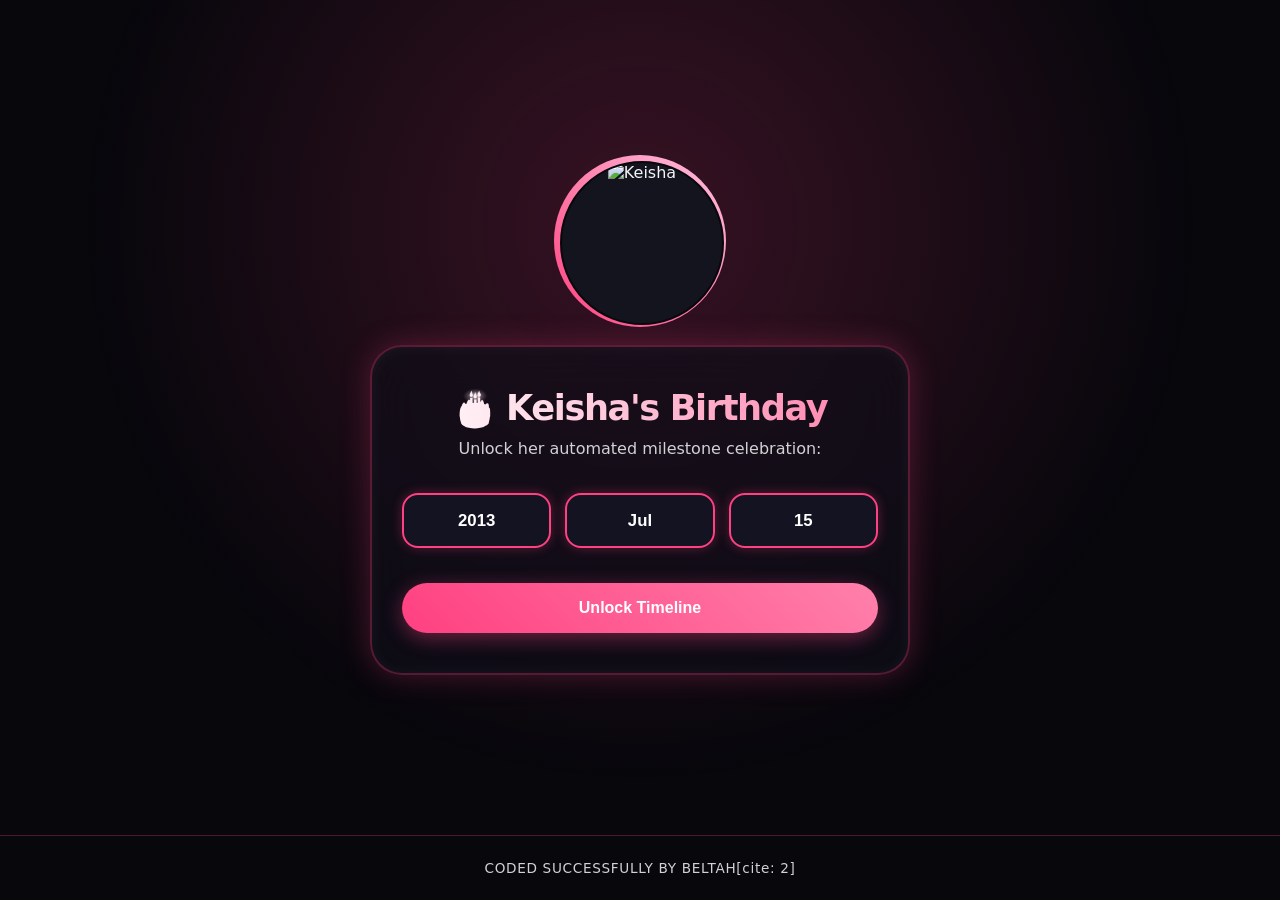
==== index.html @ bc687957 "Update index.html" ====
<!DOCTYPE html>
<html lang="en">
<head>
  <meta charset="UTF-8">
  <meta name="viewport" content="width=device-width, initial-scale=1.0">
  <title>Keisha's Birthday Hub</title>
  <style>
    :root {
      --bg: #07070c;
      --card-bg: rgba(15, 15, 25, 0.65);
      --border: rgba(255, 64, 129, 0.3);
      --accent: #ff4081;
      --accent-glow: rgba(255, 64, 129, 0.4);
      --text-main: #f3f4f6;
      --text-muted: #d1d1d6;
    }

    body {
      font-family: system-ui, -apple-system, sans-serif;
      background-color: var(--bg);
      color: var(--text-main);
      text-align: center;
      margin: 0;
      min-height: 100vh;
      display: flex;
      flex-direction: column;
      align-items: center;
      justify-content: space-between;
      overflow-x: hidden;
      position: relative;
    }

    body::before {
      content: "";
      position: fixed;
      top: 0; left: 50%; transform: translateX(-50%);
      width: 100%; max-width: 1400px; height: 100%;
      background: radial-gradient(circle at 50% 25%, rgba(255, 64, 129, 0.2), transparent 60%);
      z-index: -2;
      pointer-events: none;
    }

    #fxCanvas {
      position: fixed;
      top: 0; left: 0; width: 100%; height: 100%;
      z-index: 999;
      pointer-events: none;
    }

    .ambient-layer {
      position: fixed;
      top: 0; left: 0; width: 100%; height: 100%;
      z-index: -1; pointer-events: none;
    }
    .ambient-item {
      position: absolute;
      font-size: 1.2rem;
      opacity: 0.25;
    }
    .ambient-up {
      bottom: -50px;
      animation: riseUp 14s infinite linear;
    }
    .ambient-down {
      top: -50px;
      animation: fallDown 14s infinite linear;
    }
    @keyframes riseUp {
      0% { transform: translateY(0) translateX(0) rotate(0deg); opacity: 0; }
      10% { opacity: 0.35; }
      90% { opacity: 0.35; }
      100% { transform: translateY(-115vh) translateX(40px) rotate(360deg); opacity: 0; }
    }
    @keyframes fallDown {
      0% { transform: translateY(0) translateX(0) rotate(0deg); opacity: 0; }
      10% { opacity: 0.35; }
      90% { opacity: 0.35; }
      100% { transform: translateY(115vh) translateX(-40px) rotate(-360deg); opacity: 0; }
    }

    /* Fixed Top Right Header Controls */
    .header-controls {
      position: absolute;
      top: 20px;
      right: 20px;
      z-index: 1000;
    }

    .btn-lock {
      background: rgba(255, 64, 129, 0.15);
      border: 1px solid var(--accent);
      color: #fff;
      padding: 8px 20px;
      font-size: 0.85rem;
      font-weight: 700;
      border-radius: 50px;
      cursor: pointer;
      text-transform: uppercase;
      letter-spacing: 0.05em;
      transition: all 0.3s ease;
      box-shadow: 0 0 10px rgba(255, 64, 129, 0.2);
    }
    .btn-lock:hover {
      background: var(--accent);
      box-shadow: 0 0 20px var(--accent-glow);
    }

    main {
      flex: 1;
      display: flex;
      flex-direction: column;
      align-items: center;
      justify-content: center;
      width: 100%;
      padding: 40px 20px;
      box-sizing: border-box;
    }

    .avatar-container {
      width: 160px;
      height: 160px;
      margin: 0 auto 24px auto;
      position: relative;
    }
    .avatar-ring {
      position: absolute;
      top: -6px; left: -6px; right: -6px; bottom: -6px;
      border-radius: 50%;
      background: linear-gradient(45deg, var(--accent), #ff80ab, #ffc1e3);
      animation: spinAvatar 8s linear infinite;
      z-index: 1;
    }
    @keyframes spinAvatar {
      100% { transform: rotate(360deg); }
    }
    .avatar-inner {
      width: 100%; height: 100%;
      border-radius: 50%;
      background: #14141f;
      position: relative;
      z-index: 2;
      overflow: hidden;
      border: 2px solid var(--bg);
    }
    .avatar-inner img {
      width: 100%; height: 100%;
      object-fit: cover;
    }

    .card {
      background: var(--card-bg);
      border: 2px solid var(--border);
      border-radius: 32px;
      padding: 40px 30px;
      width: 100%;
      max-width: 540px;
      backdrop-filter: blur(25px);
      box-shadow: 0 0 30px rgba(255, 64, 129, 0.25), inset 0 0 15px rgba(255, 255, 255, 0.05);
      box-sizing: border-box;
      transition: opacity 0.5s ease, transform 0.5s ease;
    }

    h1 {
      font-size: 2.2rem;
      font-weight: 800;
      letter-spacing: -0.04em;
      margin: 0 0 10px 0;
      background: linear-gradient(to right, #fff, #ff80ab);
      -webkit-background-clip: text;
      -webkit-text-fill-color: transparent;
    }

    .calendar-select {
      display: grid;
      grid-template-columns: repeat(3, 1fr);
      gap: 14px;
      margin: 35px 0;
    }
    .select-wrapper {
      position: relative;
      background: rgba(20, 20, 35, 0.9);
      border: 2px solid #ff4081;
      border-radius: 16px;
      box-shadow: 0 0 12px rgba(255, 64, 129, 0.3);
      transition: all 0.3s ease;
    }
    .select-wrapper:hover {
      border-color: #ffffff;
      box-shadow: 0 0 20px rgba(255, 255, 255, 0.5);
    }
    select {
      width: 100%;
      background: transparent;
      border: none;
      color: #ffffff;
      padding: 16px 10px;
      font-size: 1.05rem;
      font-weight: 700;
      outline: none;
      cursor: pointer;
      appearance: none;
      -webkit-appearance: none;
      text-align: center;
    }
    select option {
      background-color: #141423;
      color: #ffffff;
      font-weight: 600;
    }

    textarea {
      width: 100%;
      background: rgba(15, 15, 25, 0.85);
      border: 2px solid var(--border);
      border-radius: 16px;
      color: #fff;
      padding: 16px;
      box-sizing: border-box;
      resize: none;
      height: 90px;
      margin: 15px 0 5px 0;
      font-size: 0.95rem;
    }

    button, nav a {
      display: inline-flex;
      align-items: center;
      justify-content: center;
      padding: 16px 36px;
      border-radius: 100px;
      font-weight: 700;
      font-size: 1rem;
      text-decoration: none;
      border: none;
      cursor: pointer;
      transition: all 0.4s cubic-bezier(0.16, 1, 0.3, 1);
    }

    .btn-action {
      background: linear-gradient(45deg, #ff4081, #ff80ab);
      color: #ffffff;
      width: 100%;
      box-sizing: border-box;
      box-shadow: 0 5px 20px rgba(255, 64, 129, 0.4);
    }
    .btn-action:hover {
      transform: translateY(-3px) scale(1.02);
      box-shadow: 0 8px 25px rgba(255, 64, 129, 0.7), 0 0 15px #fff;
    }

    nav {
      display: grid;
      grid-template-columns: repeat(2, 1fr);
      gap: 14px;
      margin-top: 35px;
      width: 100%;
    }
    nav a {
      background: rgba(255, 255, 255, 0.03);
      border: 1px solid var(--border);
      color: #fff;
    }
    nav a:hover {
      border-color: var(--accent);
      background: rgba(255, 64, 129, 0.08);
      box-shadow: 0 0 25px var(--accent-glow);
      transform: translateY(-3px);
    }

    .countdown-grid {
      display: flex;
      gap: 12px;
      justify-content: center;
      margin: 35px 0 25px 0;
    }
    .time-block {
      background: rgba(255, 255, 255, 0.03);
      border: 1px solid var(--border);
      border-radius: 18px;
      padding: 14px;
      min-width: 75px;
    }
    .time-num {
      font-size: 2.2rem;
      font-weight: 800;
      color: var(--accent);
      display: block;
    }
    .time-label {
      font-size: 0.75rem;
      text-transform: uppercase;
      color: var(--text-muted);
      letter-spacing: 0.05em;
    }

    /* Premium Dynamic Typing Dad Message Display Frame Components */
    .dad-message-box {
      margin-top: 30px;
      padding: 24px;
      background: rgba(255, 64, 129, 0.03);
      border: 2px dashed rgba(255, 64, 129, 0.4);
      border-radius: 20px;
      text-align: left;
      position: relative;
      box-shadow: inset 0 0 20px rgba(255, 64, 129, 0.05);
    }
    .dad-title {
      font-size: 1rem;
      font-weight: 800;
      color: var(--accent);
      margin: 0 0 10px 0;
      text-transform: uppercase;
      letter-spacing: 0.05em;
      display: flex;
      align-items: center;
      gap: 6px;
    }
    .dad-text {
      font-family: 'Georgia', serif;
      font-style: italic;
      font-size: 1.05rem;
      line-height: 1.6;
      color: #f3f4f6;
      margin: 0;
      min-height: 60px;
    }
    .typing-cursor {
      display: inline-block;
      width: 2px;
      height: 1.1rem;
      background-color: var(--accent);
      margin-left: 2px;
      animation: blink 0.8s infinite;
      vertical-align: middle;
    }
    @keyframes blink {
      50% { opacity: 0; }
    }

    .hidden { display: none !important; }

    footer {
      width: 100%;
      padding: 24px 0;
      font-size: 0.85rem;
      color: var(--text-muted);
      border-top: 1px solid var(--border);
      letter-spacing: 0.05em;
    }
  </style>
</head>
<body>

  <!-- Dynamic Control Overlay Area -->
  <div id="headerControls" class="header-controls hidden">
    <button class="btn-lock" onclick="lockTimelineHub()">🔒 Back</button>
  </div>

  <canvas id="fxCanvas"></canvas>

  <div class="ambient-layer">
    <div class="ambient-item ambient-up" style="left: 5%; animation-delay: 0s;">✨</div>
    <div class="ambient-item ambient-up" style="left: 25%; animation-delay: 4s;">🎉</div>
    <div class="ambient-item ambient-up" style="left: 45%; animation-delay: 1s;">✨</div>
    <div class="ambient-item ambient-up" style="left: 65%; animation-delay: 6s;">🎀</div>
    <div class="ambient-item ambient-up" style="left: 85%; animation-delay: 3s;">✨</div>
    
    <div class="ambient-item ambient-down" style="left: 15%; animation-delay: 2s;">✨</div>
    <div class="ambient-item ambient-down" style="left: 35%; animation-delay: 7s;">🎀</div>
    <div class="ambient-item ambient-down" style="left: 55%; animation-delay: 0s;">✨</div>
    <div class="ambient-item ambient-down" style="left: 75%; animation-delay: 5s;">🎉</div>
    <div class="ambient-item ambient-down" style="left: 95%; animation-delay: 3s;">✨</div>
  </div>

  <main>
    <div class="avatar-container">
      <div class="avatar-ring"></div>
      <div class="avatar-inner">
        <img src="https://files.catbox.moe/mpmubr.jpeg" alt="Keisha">
      </div>
    </div>

    <!-- Verification Card -->
    <div id="verification" class="card">
      <h1>🎂 Keisha's Birthday</h1>
      <p style="color: var(--text-muted); margin: 0;">Unlock her automated milestone celebration:</p>
      
      <div class="calendar-select">
        <div class="select-wrapper">
          <select id="year" onchange="populateDays()">
            <script>
              for (let y = 2026; y >= 2010; y--) {
                document.write(`<option value="${y}">${y}</option>`);
              }
            </script>
          </select>
        </div>
        <div class="select-wrapper">
          <select id="month" onchange="populateDays()">
            <option value="01">Jan</option><option value="02">Feb</option>
            <option value="03">Mar</option><option value="04">Apr</option>
            <option value="05">May</option><option value="06">Jun</option>
            <option value="07">Jul</option><option value="08">Aug</option>
            <option value="09">Sep</option><option value="10">Oct</option>
            <option value="11">Nov</option><option value="12">Dec</option>
          </select>
        </div>
        <div class="select-wrapper">
          <select id="day">
          </select>
        </div>
      </div>

      <button class="btn-action" onclick="checkBirthday()">Unlock Timeline</button>

      <div id="wishSection" class="hidden" style="margin-top: 25px;">
        <p style="color: var(--accent); margin: 0 0 10px 0; font-size: 0.95rem;">Incorrect target date! Leave a 100-character wish to proceed:</p>
        <textarea id="wishInput" maxlength="100" placeholder="Write exactly 100 characters..."></textarea>
        <p id="charCount" style="font-size: 0.8rem; color: var(--text-muted); text-align: right; margin: 0 0 15px 0;">0 / 100</p>
        <button class="btn-action" onclick="checkWish()">Submit Alternative Access</button>
      </div>
    </div>

    <!-- Main View Dashboard Panel -->
    <div id="mainContent" class="hidden card">
      <h1 id="celebrationHeader">🎉 Loading Milestone...</h1>
      <p id="targetStatus" style="color: var(--text-muted); margin: 0; font-size: 0.95rem;"></p>
      
      <div class="countdown-grid">
        <div class="time-block"><span id="box-d" class="time-num">00</span><span class="time-label">Days</span></div>
        <div class="time-block"><span id="box-h" class="time-num">00</span><span class="time-label">Hrs</span></div>
        <div class="time-block"><span id="box-m" class="time-num">00</span><span class="time-label">Mins</span></div>
        <div class="time-block"><span id="box-s" class="time-num">00</span><span class="time-label">Secs</span></div>
      </div>

      <nav>
        <a href="gallery.html">📸 Gallery Hub</a>
        <a href="story.html">🌈 Our Story</a>
        <a href="letter.html">💌 Letters</a>
        <a href="surprise.html">🎁 Surprise</a>
      </nav>

      <!-- Dad's Loving Message Layout Target Block Component -->
      <div class="dad-message-box">
        <div class="dad-title">💌 Message from Dad</div>
        <p class="dad-text"><span id="typewriterTarget"></span><span id="typingCursor" class="typing-cursor"></span></p>
      </div>
    </div>
  </main>

  <iframe id="bgMusic" width="0" height="0" src="" frameborder="0" allow="autoplay" style="display:none;"></iframe>

  <footer>
    CODED SUCCESSFULLY BY BELTAH[cite: 2]
  </footer>

  <script>
    // Constant string storage for dad's live typewriter print matrix configuration
    const dadMessageText = "To my beautiful princess Keisha, watching you grow is the greatest joy of my life. I wish you health, endless laughter, and a bright future filled with magic milestones. Always remember that you are capable of anything, and your dad will be right here cheering you on. I love you so, so much! ❤️";
    let typewriterInterval = null;

    function populateDays() {
      const yearSelect = document.getElementById("year");
      const monthSelect = document.getElementById("month");
      const daySelect = document.getElementById("day");
      
      const selectedYear = parseInt(yearSelect.value);
      const selectedMonth = parseInt(monthSelect.value);
      
      let startDay = 1;
      let endDay = new Date(selectedYear, selectedMonth, 0).getDate();
      
      if (selectedYear === 2010 && selectedMonth === 1) {
        startDay = 6;
      }
      if (selectedYear === 2026 && selectedMonth === 12) {
        endDay = 27;
      }
      
      const currentSelectedDay = daySelect.value;
      daySelect.innerHTML = "";
      
      for (let d = startDay; d <= endDay; d++) {
        const val = String(d).padStart(2, '0');
        const option = document.createElement("option");
        option.value = val;
        option.text = d;
        if (val === currentSelectedDay) {
          option.selected = true;
        }
        daySelect.appendChild(option);
      }
    }

    window.addEventListener('DOMContentLoaded', () => {
      document.getElementById("year").value = "2013";
      document.getElementById("month").value = "07";
      populateDays();
      document.getElementById("day").value = "15";

      if (sessionStorage.getItem("keishaUnlocked") === "true") {
        renderUnlockedStateDirectly();
      }
    });

    document.getElementById("wishInput").addEventListener("input", function() {
      document.getElementById("charCount").innerText = `${this.value.length} / 100`;
    });

    function checkBirthday() {
      const input = `${document.getElementById("year").value}-${document.getElementById("month").value}-${document.getElementById("day").value}`;
      if (input === "2026-06-05") {
        triggerCelebrationUnlock();
      } else {
        document.getElementById("wishSection").classList.remove("hidden");
      }
    }

    function checkWish() {
      if (document.getElementById("wishInput").value.length === 100) {
        triggerCelebrationUnlock();
      } else {
        alert("Your authorization message must be exactly 100 characters long!");
      }
    }

    // High Performance FX Particle Engine Components
    const canvas = document.getElementById('fxCanvas');
    const ctx = canvas.getContext('2d');
    let particles = [];
    let runFX = false;

    function resizeCanvas() {
      canvas.width = window.innerWidth;
      canvas.height = window.innerHeight;
    }
    window.addEventListener('resize', resizeCanvas);
    resizeCanvas();

    class CelebrationParticle {
      constructor(x, y, type) {
        this.x = x; this.y = y; this.type = type;
        this.radius = type === 'firework' ? Math.random() * 3 + 1 : Math.random() * 4 + 2;
        this.angle = Math.random() * Math.PI * 2;
        this.speed = type === 'firework' ? Math.random() * 6 + 2 : Math.random() * 3 + 1;
        this.vx = Math.cos(this.angle) * this.speed;
        this.vy = Math.sin(this.angle) * this.speed + (type === 'ribbon' ? 1 : 0);
        this.color = `hsl(${Math.random() * 360}, 100%, 65%)`;
        this.alpha = 1;
        this.decay = Math.random() * 0.015 + 0.01;
        this.rotation = Math.random() * 360;
        this.rotSpeed = Math.random() * 4 - 2;
      }
      update() {
        this.x += this.vx; this.y += this.vy;
        if (this.type === 'firework') this.vy += 0.04; 
        this.alpha -= this.decay; this.rotation += this.rotSpeed;
      }
      draw() {
        ctx.save(); ctx.globalAlpha = this.alpha; ctx.fillStyle = this.color;
        if (this.type === 'firework') {
          ctx.beginPath(); ctx.arc(this.x, this.y, this.radius, 0, Math.PI * 2); ctx.fill();
        } else {
          ctx.translate(this.x, this.y); ctx.rotate(this.rotation * Math.PI / 180);
          ctx.fillRect(-this.radius, -this.radius / 3, this.radius * 2, this.radius / 1.5);
        }
        ctx.restore();
      }
    }

    function createExplosion(x, y) {
      for (let i = 0; i < 60; i++) particles.push(new CelebrationParticle(x, y, 'firework'));
      for (let i = 0; i < 30; i++) particles.push(new CelebrationParticle(x, y, 'ribbon'));
    }

    function animateFX() {
      if (!runFX && particles.length === 0) {
        ctx.clearRect(0, 0, canvas.width, canvas.height); return;
      }
      requestAnimationFrame(animateFX);
      ctx.clearRect(0, 0, canvas.width, canvas.height);
      if (runFX && Math.random() < 0.08) {
        createExplosion(Math.random() * canvas.width, Math.random() * (canvas.height * 0.6));
      }
      particles = particles.filter(p => p.alpha > 0);
      particles.forEach(p => { p.update(); p.draw(); });
    }

    // Typewriter engine function mapping
    function runTypewriterEffect() {
      const target = document.getElementById("typewriterTarget");
      const cursor = document.getElementById("typingCursor");
      target.innerText = "";
      cursor.style.display = "inline-block";
      
      if (typewriterInterval) clearInterval(typewriterInterval);
      
      let index = 0;
      typewriterInterval = setInterval(() => {
        if (index < dadMessageText.length) {
          target.innerText += dadMessageText.charAt(index);
          index++;
        } else {
          clearInterval(typewriterInterval);
          cursor.style.display = "none";
        }
      }, 45); // Typing output speed processing rate
    }

    function triggerCelebrationUnlock() {
      sessionStorage.setItem("keishaUnlocked", "true");
      runFX = true;
      animateFX();
      playMusic();

      document.getElementById("verification").style.opacity = "0";
      document.getElementById("verification").style.transform = "scale(0.9)";
      
      setTimeout(() => {
        document.getElementById("verification").classList.add("hidden");
        document.getElementById("mainContent").classList.remove("hidden");
        document.getElementById("headerControls").classList.remove("hidden");
        document.getElementById("mainContent").style.opacity = "0";
        document.getElementById("mainContent").style.transform = "scale(0.95)";
        
        setTimeout(() => {
          document.getElementById("mainContent").style.opacity = "1";
          document.getElementById("mainContent").style.transform = "scale(1)";
          runInfiniteEngine();
          runTypewriterEffect();
        }, 50);
      }, 400);

      setTimeout(() => { runFX = false; }, 6000);
    }

    function renderUnlockedStateDirectly() {
      document.getElementById("verification").classList.add("hidden");
      document.getElementById("mainContent").classList.remove("hidden");
      document.getElementById("headerControls").classList.remove("hidden");
      document.getElementById("mainContent").style.opacity = "1";
      document.getElementById("mainContent").style.transform = "scale(1)";
      runInfiniteEngine();
      playMusic();
      runTypewriterEffect();
    }

    // Re-lock tracking deployment
    function lockTimelineHub() {
      sessionStorage.removeItem("keishaUnlocked");
      if (typewriterInterval) clearInterval(typewriterInterval);
      
      document.getElementById("headerControls").classList.add("hidden");
      document.getElementById("mainContent").classList.add("hidden");
      document.getElementById("verification").classList.remove("hidden");
      document.getElementById("verification").style.opacity = "1";
      document.getElementById("verification").style.transform = "scale(1)";
      
      // Clear music payload strings
      document.getElementById("bgMusic").src = "";
    }

    function getOrdinalSuffix(number) {
      const j = number % 10, k = number % 100;
      if (j == 1 && k != 11) return number + "st";
      if (j == 2 && k != 12) return number + "nd";
      if (j == 3 && k != 13) return number + "rd";
      return number + "th";
    }

    function runInfiniteEngine() {
      const birthYear = 2025;
      
      setInterval(() => {
        const now = new Date();
        const currentYear = now.getFullYear();
        let targetBirthday = new Date(`June 5, ${currentYear} 00:00:00`);
        
        if (now.getTime() > targetBirthday.getTime()) {
          targetBirthday = new Date(`June 5, ${currentYear + 1} 00:00:00`);
        }

        const distance = targetBirthday.getTime() - now.getTime();
        const ageTarget = targetBirthday.getFullYear() - birthYear;
        
        document.getElementById("celebrationHeader").innerText = `🎉 Keisha’s ${getOrdinalSuffix(ageTarget)} Birthday`;
        document.getElementById("targetStatus").innerText = `Time remaining until she reaches this beautiful milestone:`;

        const days = Math.floor(distance / (1000 * 60 * 60 * 24));
        const hours = Math.floor((distance % (1000 * 60 * 60 * 24)) / (1000 * 60 * 60));
        const minutes = Math.floor((distance % (1000 * 60 * 60)) / (1000 * 60));
        const seconds = Math.floor((distance % (1000 * 60)) / 1000);

        document.getElementById("box-d").innerText = String(days).padStart(2, '0');
        document.getElementById("box-h").innerText = String(hours).padStart(2, '0');
        document.getElementById("box-m").innerText = String(minutes).padStart(2, '0');
        document.getElementById("box-s").innerText = String(seconds).padStart(2, '0');
      }, 1000);
    }

    function playMusic() {
      document.getElementById("bgMusic").src = "https://www.youtube.com/embed/ho08YLYDM88?autoplay=1&mute=1&loop=1&playlist=ho08YLYDM88&controls=0";
    }
  </script>
</body>
</html>
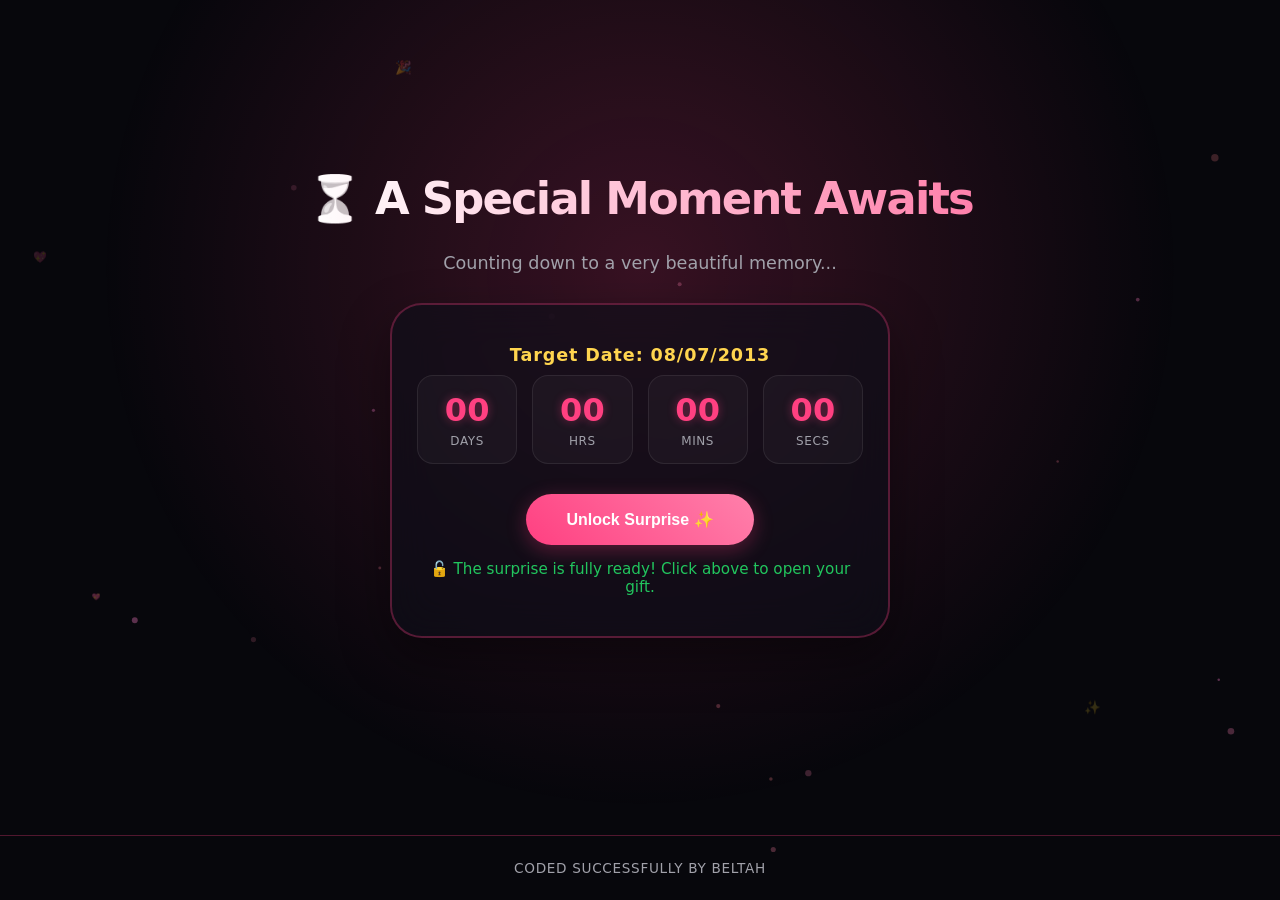
==== commit 1d508040: "Update index.html" ====
--- a/index.html
+++ b/index.html
@@ -3,7 +3,7 @@
 <head>
   <meta charset="UTF-8">
   <meta name="viewport" content="width=device-width, initial-scale=1.0">
-  <title>Keisha's Birthday Hub</title>
+  <title>Countdown to Surprise</title>
   <style>
     :root {
       --bg: #07070c;
@@ -12,7 +12,7 @@
       --accent: #ff4081;
       --accent-glow: rgba(255, 64, 129, 0.4);
       --text-main: #f3f4f6;
-      --text-muted: #d1d1d6;
+      --text-muted: #a1a1aa;
     }
 
     body {
@@ -35,74 +35,16 @@
       position: fixed;
       top: 0; left: 50%; transform: translateX(-50%);
       width: 100%; max-width: 1400px; height: 100%;
-      background: radial-gradient(circle at 50% 25%, rgba(255, 64, 129, 0.2), transparent 60%);
+      background: radial-gradient(circle at 50% 30%, rgba(255, 64, 129, 0.2), transparent 60%);
       z-index: -2;
       pointer-events: none;
     }
 
-    #fxCanvas {
+    #ambientCanvas {
       position: fixed;
       top: 0; left: 0; width: 100%; height: 100%;
-      z-index: 999;
+      z-index: -1;
       pointer-events: none;
-    }
-
-    .ambient-layer {
-      position: fixed;
-      top: 0; left: 0; width: 100%; height: 100%;
-      z-index: -1; pointer-events: none;
-    }
-    .ambient-item {
-      position: absolute;
-      font-size: 1.2rem;
-      opacity: 0.25;
-    }
-    .ambient-up {
-      bottom: -50px;
-      animation: riseUp 14s infinite linear;
-    }
-    .ambient-down {
-      top: -50px;
-      animation: fallDown 14s infinite linear;
-    }
-    @keyframes riseUp {
-      0% { transform: translateY(0) translateX(0) rotate(0deg); opacity: 0; }
-      10% { opacity: 0.35; }
-      90% { opacity: 0.35; }
-      100% { transform: translateY(-115vh) translateX(40px) rotate(360deg); opacity: 0; }
-    }
-    @keyframes fallDown {
-      0% { transform: translateY(0) translateX(0) rotate(0deg); opacity: 0; }
-      10% { opacity: 0.35; }
-      90% { opacity: 0.35; }
-      100% { transform: translateY(115vh) translateX(-40px) rotate(-360deg); opacity: 0; }
-    }
-
-    /* Fixed Top Right Header Controls */
-    .header-controls {
-      position: absolute;
-      top: 20px;
-      right: 20px;
-      z-index: 1000;
-    }
-
-    .btn-lock {
-      background: rgba(255, 64, 129, 0.15);
-      border: 1px solid var(--accent);
-      color: #fff;
-      padding: 8px 20px;
-      font-size: 0.85rem;
-      font-weight: 700;
-      border-radius: 50px;
-      cursor: pointer;
-      text-transform: uppercase;
-      letter-spacing: 0.05em;
-      transition: all 0.3s ease;
-      box-shadow: 0 0 10px rgba(255, 64, 129, 0.2);
-    }
-    .btn-lock:hover {
-      background: var(--accent);
-      box-shadow: 0 0 20px var(--accent-glow);
     }
 
     main {
@@ -112,56 +54,13 @@
       align-items: center;
       justify-content: center;
       width: 100%;
+      max-width: 800px;
       padding: 40px 20px;
       box-sizing: border-box;
     }
 
-    .avatar-container {
-      width: 160px;
-      height: 160px;
-      margin: 0 auto 24px auto;
-      position: relative;
-    }
-    .avatar-ring {
-      position: absolute;
-      top: -6px; left: -6px; right: -6px; bottom: -6px;
-      border-radius: 50%;
-      background: linear-gradient(45deg, var(--accent), #ff80ab, #ffc1e3);
-      animation: spinAvatar 8s linear infinite;
-      z-index: 1;
-    }
-    @keyframes spinAvatar {
-      100% { transform: rotate(360deg); }
-    }
-    .avatar-inner {
-      width: 100%; height: 100%;
-      border-radius: 50%;
-      background: #14141f;
-      position: relative;
-      z-index: 2;
-      overflow: hidden;
-      border: 2px solid var(--bg);
-    }
-    .avatar-inner img {
-      width: 100%; height: 100%;
-      object-fit: cover;
-    }
-
-    .card {
-      background: var(--card-bg);
-      border: 2px solid var(--border);
-      border-radius: 32px;
-      padding: 40px 30px;
-      width: 100%;
-      max-width: 540px;
-      backdrop-filter: blur(25px);
-      box-shadow: 0 0 30px rgba(255, 64, 129, 0.25), inset 0 0 15px rgba(255, 255, 255, 0.05);
-      box-sizing: border-box;
-      transition: opacity 0.5s ease, transform 0.5s ease;
-    }
-
     h1 {
-      font-size: 2.2rem;
+      font-size: 2.8rem;
       font-weight: 800;
       letter-spacing: -0.04em;
       margin: 0 0 10px 0;
@@ -170,174 +69,103 @@
       -webkit-text-fill-color: transparent;
     }
 
-    .calendar-select {
+    .subtitle {
+      color: var(--text-muted);
+      font-size: 1.1rem;
+      margin-bottom: 30px;
+    }
+
+    .countdown-card {
+      background: var(--card-bg);
+      border: 2px solid var(--border);
+      border-radius: 32px;
+      padding: 40px 25px;
+      width: 100%;
+      max-width: 500px;
+      backdrop-filter: blur(20px);
+      box-shadow: 0 20px 50px rgba(0,0,0,0.4);
+      margin-bottom: 25px;
+      box-sizing: border-box;
+    }
+
+    .timer-grid {
       display: grid;
-      grid-template-columns: repeat(3, 1fr);
-      gap: 14px;
-      margin: 35px 0;
-    }
-    .select-wrapper {
-      position: relative;
-      background: rgba(20, 20, 35, 0.9);
-      border: 2px solid #ff4081;
+      grid-template-columns: repeat(4, 1fr);
+      gap: 15px;
+      margin-bottom: 30px;
+    }
+
+    .time-box {
+      background: rgba(255, 255, 255, 0.03);
+      border: 1px solid rgba(255, 255, 255, 0.08);
       border-radius: 16px;
-      box-shadow: 0 0 12px rgba(255, 64, 129, 0.3);
-      transition: all 0.3s ease;
-    }
-    .select-wrapper:hover {
-      border-color: #ffffff;
-      box-shadow: 0 0 20px rgba(255, 255, 255, 0.5);
-    }
-    select {
-      width: 100%;
-      background: transparent;
-      border: none;
-      color: #ffffff;
-      padding: 16px 10px;
-      font-size: 1.05rem;
-      font-weight: 700;
-      outline: none;
-      cursor: pointer;
-      appearance: none;
-      -webkit-appearance: none;
-      text-align: center;
-    }
-    select option {
-      background-color: #141423;
-      color: #ffffff;
+      padding: 15px 5px;
+    }
+
+    .time-num {
+      font-size: 2rem;
+      font-weight: 800;
+      color: var(--accent);
+      text-shadow: 0 0 10px var(--accent-glow);
+    }
+
+    .time-label {
+      font-size: 0.75rem;
+      color: var(--text-muted);
+      text-transform: uppercase;
+      letter-spacing: 0.05em;
+      margin-top: 5px;
+    }
+
+    .date-marker {
+      font-size: 1.1rem;
+      color: #ffd54f;
       font-weight: 600;
-    }
-
-    textarea {
-      width: 100%;
-      background: rgba(15, 15, 25, 0.85);
-      border: 2px solid var(--border);
-      border-radius: 16px;
-      color: #fff;
-      padding: 16px;
-      box-sizing: border-box;
-      resize: none;
-      height: 90px;
-      margin: 15px 0 5px 0;
-      font-size: 0.95rem;
-    }
-
-    button, nav a {
+      letter-spacing: 0.05em;
+      margin-bottom: 10px;
+    }
+
+    .action-btn {
       display: inline-flex;
       align-items: center;
       justify-content: center;
-      padding: 16px 36px;
+      padding: 16px 40px;
       border-radius: 100px;
       font-weight: 700;
       font-size: 1rem;
+      cursor: pointer;
+      border: none;
+      transition: all 0.3s cubic-bezier(0.16, 1, 0.3, 1);
       text-decoration: none;
-      border: none;
-      cursor: pointer;
-      transition: all 0.4s cubic-bezier(0.16, 1, 0.3, 1);
-    }
-
-    .btn-action {
+    }
+
+    .unlock-btn {
       background: linear-gradient(45deg, #ff4081, #ff80ab);
-      color: #ffffff;
-      width: 100%;
-      box-sizing: border-box;
-      box-shadow: 0 5px 20px rgba(255, 64, 129, 0.4);
-    }
-    .btn-action:hover {
-      transform: translateY(-3px) scale(1.02);
-      box-shadow: 0 8px 25px rgba(255, 64, 129, 0.7), 0 0 15px #fff;
-    }
-
-    nav {
-      display: grid;
-      grid-template-columns: repeat(2, 1fr);
-      gap: 14px;
-      margin-top: 35px;
-      width: 100%;
-    }
-    nav a {
-      background: rgba(255, 255, 255, 0.03);
-      border: 1px solid var(--border);
       color: #fff;
-    }
-    nav a:hover {
-      border-color: var(--accent);
-      background: rgba(255, 64, 129, 0.08);
-      box-shadow: 0 0 25px var(--accent-glow);
+      box-shadow: 0 5px 20px rgba(255, 64, 129, 0.3);
+    }
+    .unlock-btn:hover {
       transform: translateY(-3px);
-    }
-
-    .countdown-grid {
-      display: flex;
-      gap: 12px;
-      justify-content: center;
-      margin: 35px 0 25px 0;
-    }
-    .time-block {
-      background: rgba(255, 255, 255, 0.03);
-      border: 1px solid var(--border);
-      border-radius: 18px;
-      padding: 14px;
-      min-width: 75px;
-    }
-    .time-num {
-      font-size: 2.2rem;
-      font-weight: 800;
-      color: var(--accent);
-      display: block;
-    }
-    .time-label {
-      font-size: 0.75rem;
-      text-transform: uppercase;
-      color: var(--text-muted);
-      letter-spacing: 0.05em;
-    }
-
-    /* Premium Dynamic Typing Dad Message Display Frame Components */
-    .dad-message-box {
-      margin-top: 30px;
-      padding: 24px;
-      background: rgba(255, 64, 129, 0.03);
-      border: 2px dashed rgba(255, 64, 129, 0.4);
-      border-radius: 20px;
-      text-align: left;
-      position: relative;
-      box-shadow: inset 0 0 20px rgba(255, 64, 129, 0.05);
-    }
-    .dad-title {
-      font-size: 1rem;
-      font-weight: 800;
-      color: var(--accent);
-      margin: 0 0 10px 0;
-      text-transform: uppercase;
-      letter-spacing: 0.05em;
-      display: flex;
-      align-items: center;
-      gap: 6px;
-    }
-    .dad-text {
-      font-family: 'Georgia', serif;
-      font-style: italic;
-      font-size: 1.05rem;
-      line-height: 1.6;
-      color: #f3f4f6;
-      margin: 0;
-      min-height: 60px;
-    }
-    .typing-cursor {
-      display: inline-block;
-      width: 2px;
-      height: 1.1rem;
-      background-color: var(--accent);
-      margin-left: 2px;
-      animation: blink 0.8s infinite;
-      vertical-align: middle;
-    }
-    @keyframes blink {
-      50% { opacity: 0; }
-    }
-
-    .hidden { display: none !important; }
+      box-shadow: 0 10px 25px rgba(255, 64, 129, 0.5), 0 0 15px var(--accent-glow);
+    }
+    .unlock-btn:disabled {
+      background: #27272a;
+      color: #71717a;
+      border: 1px solid #3f3f46;
+      box-shadow: none;
+      cursor: not-allowed;
+      transform: none;
+    }
+
+    .status-msg {
+      margin-top: 15px;
+      font-size: 0.95rem;
+      color: #ef4444;
+      font-weight: 500;
+    }
+    .status-msg.ready {
+      color: #22c55e;
+    }
 
     footer {
       width: 100%;
@@ -346,189 +174,107 @@
       color: var(--text-muted);
       border-top: 1px solid var(--border);
       letter-spacing: 0.05em;
+      text-align: center;
     }
   </style>
 </head>
 <body>
 
-  <!-- Dynamic Control Overlay Area -->
-  <div id="headerControls" class="header-controls hidden">
-    <button class="btn-lock" onclick="lockTimelineHub()">🔒 Back</button>
-  </div>
-
-  <canvas id="fxCanvas"></canvas>
-
-  <div class="ambient-layer">
-    <div class="ambient-item ambient-up" style="left: 5%; animation-delay: 0s;">✨</div>
-    <div class="ambient-item ambient-up" style="left: 25%; animation-delay: 4s;">🎉</div>
-    <div class="ambient-item ambient-up" style="left: 45%; animation-delay: 1s;">✨</div>
-    <div class="ambient-item ambient-up" style="left: 65%; animation-delay: 6s;">🎀</div>
-    <div class="ambient-item ambient-up" style="left: 85%; animation-delay: 3s;">✨</div>
-    
-    <div class="ambient-item ambient-down" style="left: 15%; animation-delay: 2s;">✨</div>
-    <div class="ambient-item ambient-down" style="left: 35%; animation-delay: 7s;">🎀</div>
-    <div class="ambient-item ambient-down" style="left: 55%; animation-delay: 0s;">✨</div>
-    <div class="ambient-item ambient-down" style="left: 75%; animation-delay: 5s;">🎉</div>
-    <div class="ambient-item ambient-down" style="left: 95%; animation-delay: 3s;">✨</div>
-  </div>
+  <canvas id="ambientCanvas"></canvas>
 
   <main>
-    <div class="avatar-container">
-      <div class="avatar-ring"></div>
-      <div class="avatar-inner">
-        <img src="https://files.catbox.moe/mpmubr.jpeg" alt="Keisha">
+    <h1>⏳ A Special Moment Awaits</h1>
+    <p class="subtitle">Counting down to a very beautiful memory...</p>
+
+    <div class="countdown-card">
+      <!-- Hidden target validation signature date: 05/06/2026 -->
+      <!-- Displayed target presentation text string: 08/07/2013 -->
+      <div class="date-marker">Target Date: 08/07/2013</div>
+      
+      <div class="timer-grid">
+        <div class="time-box"><div id="days" class="time-num">00</div><div class="time-label">Days</div></div>
+        <div class="time-box"><div id="hours" class="time-num">00</div><div class="time-label">Hrs</div></div>
+        <div class="time-box"><div id="minutes" class="time-num">00</div><div class="time-label">Mins</div></div>
+        <div class="time-box"><div id="seconds" class="time-num">00</div><div class="time-label">Secs</div></div>
       </div>
-    </div>
-
-    <!-- Verification Card -->
-    <div id="verification" class="card">
-      <h1>🎂 Keisha's Birthday</h1>
-      <p style="color: var(--text-muted); margin: 0;">Unlock her automated milestone celebration:</p>
+
+      <button id="actionButton" class="action-btn unlock-btn" onclick="navigateToSurprise()" disabled>
+        Unlock Surprise ✨
+      </button>
       
-      <div class="calendar-select">
-        <div class="select-wrapper">
-          <select id="year" onchange="populateDays()">
-            <script>
-              for (let y = 2026; y >= 2010; y--) {
-                document.write(`<option value="${y}">${y}</option>`);
-              }
-            </script>
-          </select>
-        </div>
-        <div class="select-wrapper">
-          <select id="month" onchange="populateDays()">
-            <option value="01">Jan</option><option value="02">Feb</option>
-            <option value="03">Mar</option><option value="04">Apr</option>
-            <option value="05">May</option><option value="06">Jun</option>
-            <option value="07">Jul</option><option value="08">Aug</option>
-            <option value="09">Sep</option><option value="10">Oct</option>
-            <option value="11">Nov</option><option value="12">Dec</option>
-          </select>
-        </div>
-        <div class="select-wrapper">
-          <select id="day">
-          </select>
-        </div>
-      </div>
-
-      <button class="btn-action" onclick="checkBirthday()">Unlock Timeline</button>
-
-      <div id="wishSection" class="hidden" style="margin-top: 25px;">
-        <p style="color: var(--accent); margin: 0 0 10px 0; font-size: 0.95rem;">Incorrect target date! Leave a 100-character wish to proceed:</p>
-        <textarea id="wishInput" maxlength="100" placeholder="Write exactly 100 characters..."></textarea>
-        <p id="charCount" style="font-size: 0.8rem; color: var(--text-muted); text-align: right; margin: 0 0 15px 0;">0 / 100</p>
-        <button class="btn-action" onclick="checkWish()">Submit Alternative Access</button>
-      </div>
-    </div>
-
-    <!-- Main View Dashboard Panel -->
-    <div id="mainContent" class="hidden card">
-      <h1 id="celebrationHeader">🎉 Loading Milestone...</h1>
-      <p id="targetStatus" style="color: var(--text-muted); margin: 0; font-size: 0.95rem;"></p>
-      
-      <div class="countdown-grid">
-        <div class="time-block"><span id="box-d" class="time-num">00</span><span class="time-label">Days</span></div>
-        <div class="time-block"><span id="box-h" class="time-num">00</span><span class="time-label">Hrs</span></div>
-        <div class="time-block"><span id="box-m" class="time-num">00</span><span class="time-label">Mins</span></div>
-        <div class="time-block"><span id="box-s" class="time-num">00</span><span class="time-label">Secs</span></div>
-      </div>
-
-      <nav>
-        <a href="gallery.html">📸 Gallery Hub</a>
-        <a href="story.html">🌈 Our Story</a>
-        <a href="letter.html">💌 Letters</a>
-        <a href="surprise.html">🎁 Surprise</a>
-      </nav>
-
-      <!-- Dad's Loving Message Layout Target Block Component -->
-      <div class="dad-message-box">
-        <div class="dad-title">💌 Message from Dad</div>
-        <p class="dad-text"><span id="typewriterTarget"></span><span id="typingCursor" class="typing-cursor"></span></p>
-      </div>
+      <div id="statusText" class="status-msg">🔒 This dynamic gift remains locked until the target time arrives.</div>
     </div>
   </main>
 
-  <iframe id="bgMusic" width="0" height="0" src="" frameborder="0" allow="autoplay" style="display:none;"></iframe>
-
   <footer>
-    CODED SUCCESSFULLY BY BELTAH[cite: 2]
+    CODED SUCCESSFULLY BY BELTAH
   </footer>
 
   <script>
-    // Constant string storage for dad's live typewriter print matrix configuration
-    const dadMessageText = "To my beautiful princess Keisha, watching you grow is the greatest joy of my life. I wish you health, endless laughter, and a bright future filled with magic milestones. Always remember that you are capable of anything, and your dad will be right here cheering you on. I love you so, so much! ❤️";
-    let typewriterInterval = null;
-
-    function populateDays() {
-      const yearSelect = document.getElementById("year");
-      const monthSelect = document.getElementById("month");
-      const daySelect = document.getElementById("day");
-      
-      const selectedYear = parseInt(yearSelect.value);
-      const selectedMonth = parseInt(monthSelect.value);
-      
-      let startDay = 1;
-      let endDay = new Date(selectedYear, selectedMonth, 0).getDate();
-      
-      if (selectedYear === 2010 && selectedMonth === 1) {
-        startDay = 6;
-      }
-      if (selectedYear === 2026 && selectedMonth === 12) {
-        endDay = 27;
-      }
-      
-      const currentSelectedDay = daySelect.value;
-      daySelect.innerHTML = "";
-      
-      for (let d = startDay; d <= endDay; d++) {
-        const val = String(d).padStart(2, '0');
-        const option = document.createElement("option");
-        option.value = val;
-        option.text = d;
-        if (val === currentSelectedDay) {
-          option.selected = true;
-        }
-        daySelect.appendChild(option);
-      }
-    }
-
-    window.addEventListener('DOMContentLoaded', () => {
-      document.getElementById("year").value = "2013";
-      document.getElementById("month").value = "07";
-      populateDays();
-      document.getElementById("day").value = "15";
-
-      if (sessionStorage.getItem("keishaUnlocked") === "true") {
-        renderUnlockedStateDirectly();
-      }
-    });
-
-    document.getElementById("wishInput").addEventListener("input", function() {
-      document.getElementById("charCount").innerText = `${this.value.length} / 100`;
-    });
-
-    function checkBirthday() {
-      const input = `${document.getElementById("year").value}-${document.getElementById("month").value}-${document.getElementById("day").value}`;
-      if (input === "2026-06-05") {
-        triggerCelebrationUnlock();
-      } else {
-        document.getElementById("wishSection").classList.remove("hidden");
-      }
-    }
-
-    function checkWish() {
-      if (document.getElementById("wishInput").value.length === 100) {
-        triggerCelebrationUnlock();
-      } else {
-        alert("Your authorization message must be exactly 100 characters long!");
-      }
-    }
-
-    // High Performance FX Particle Engine Components
-    const canvas = document.getElementById('fxCanvas');
+    // System Target Date Matrix (05/06/2026 00:00:00)
+    const targetDate = new Date("2026-06-05T00:00:00").getTime();
+
+    function playAudioTone(freq, wave, dur) {
+      try {
+        const audioCtx = new (window.AudioContext || window.webkitAudioContext)();
+        const osc = audioCtx.createOscillator();
+        const gain = audioCtx.createGain();
+        gain.gain.setValueAtTime(0.1, audioCtx.currentTime);
+        gain.gain.exponentialRampToValueAtTime(0.001, audioCtx.currentTime + dur);
+        osc.type = wave;
+        osc.frequency.value = freq;
+        osc.connect(gain);
+        gain.connect(audioCtx.destination);
+        osc.start();
+        osc.stop(audioCtx.currentTime + dur);
+      } catch(e) {}
+    }
+
+    function updateCountdown() {
+      const now = new Date().getTime();
+      const difference = targetDate - now;
+
+      if (difference <= 0) {
+        document.getElementById("days").innerText = "00";
+        document.getElementById("hours").innerText = "00";
+        document.getElementById("minutes").innerText = "00";
+        document.getElementById("seconds").innerText = "00";
+        
+        const btn = document.getElementById("actionButton");
+        btn.disabled = false;
+        
+        const status = document.getElementById("statusText");
+        status.innerText = "🔓 The surprise is fully ready! Click above to open your gift.";
+        status.className = "status-msg ready";
+        return;
+      }
+
+      const d = Math.floor(difference / (1000 * 60 * 60 * 24));
+      const h = Math.floor((difference % (1000 * 60 * 60 * 24)) / (1000 * 60 * 60));
+      const m = Math.floor((difference % (1000 * 60 * 60)) / (1000 * 60));
+      const s = Math.floor((difference % (1000 * 60)) / 1000);
+
+      document.getElementById("days").innerText = d < 10 ? "0" + d : d;
+      document.getElementById("hours").innerText = h < 10 ? "0" + h : h;
+      document.getElementById("minutes").innerText = m < 10 ? "0" + m : m;
+      document.getElementById("seconds").innerText = s < 10 ? "0" + s : s;
+    }
+
+    setInterval(updateCountdown, 1000);
+    updateCountdown();
+
+    function navigateToSurprise() {
+      playAudioTone(523.25, 'sine', 0.15);
+      setTimeout(() => {
+        playAudioTone(659.25, 'sine', 0.3);
+        window.location.href = "surprise.html";
+      }, 150);
+    }
+
+    // Interactive ambient backdrop animations
+    const canvas = document.getElementById('ambientCanvas');
     const ctx = canvas.getContext('2d');
     let particles = [];
-    let runFX = false;
 
     function resizeCanvas() {
       canvas.width = window.innerWidth;
@@ -537,170 +283,58 @@
     window.addEventListener('resize', resizeCanvas);
     resizeCanvas();
 
-    class CelebrationParticle {
-      constructor(x, y, type) {
-        this.x = x; this.y = y; this.type = type;
-        this.radius = type === 'firework' ? Math.random() * 3 + 1 : Math.random() * 4 + 2;
+    class FloatingItem {
+      constructor() {
+        this.reset();
+        this.y = Math.random() * canvas.height; 
+      }
+      reset() {
+        this.x = Math.random() * canvas.width;
+        this.y = canvas.height + Math.random() * 100;
+        this.size = Math.random() * 10 + 5;
+        this.speed = Math.random() * 0.6 + 0.3;
+        this.type = Math.random() < 0.25 ? 'emoji' : 'glitter';
+        this.emoji = ['✨', '🎈', '🎉', '💖'][Math.floor(Math.random() * 4)];
+        this.color = `hsl(${Math.random() * 40 + 320}, 100%, 75%)`;
+        this.alpha = Math.random() * 0.25 + 0.1;
         this.angle = Math.random() * Math.PI * 2;
-        this.speed = type === 'firework' ? Math.random() * 6 + 2 : Math.random() * 3 + 1;
-        this.vx = Math.cos(this.angle) * this.speed;
-        this.vy = Math.sin(this.angle) * this.speed + (type === 'ribbon' ? 1 : 0);
-        this.color = `hsl(${Math.random() * 360}, 100%, 65%)`;
-        this.alpha = 1;
-        this.decay = Math.random() * 0.015 + 0.01;
-        this.rotation = Math.random() * 360;
-        this.rotSpeed = Math.random() * 4 - 2;
+        this.wobbleSpeed = Math.random() * 0.02 + 0.005;
       }
       update() {
-        this.x += this.vx; this.y += this.vy;
-        if (this.type === 'firework') this.vy += 0.04; 
-        this.alpha -= this.decay; this.rotation += this.rotSpeed;
+        this.y -= this.speed;
+        this.angle += this.wobbleSpeed;
+        this.x += Math.sin(this.angle) * 0.3;
+        if (this.y < -50) this.reset();
       }
       draw() {
-        ctx.save(); ctx.globalAlpha = this.alpha; ctx.fillStyle = this.color;
-        if (this.type === 'firework') {
-          ctx.beginPath(); ctx.arc(this.x, this.y, this.radius, 0, Math.PI * 2); ctx.fill();
+        ctx.save();
+        ctx.globalAlpha = this.alpha;
+        if (this.type === 'emoji') {
+          ctx.font = `${this.size}px Arial`;
+          ctx.fillText(this.emoji, this.x, this.y);
         } else {
-          ctx.translate(this.x, this.y); ctx.rotate(this.rotation * Math.PI / 180);
-          ctx.fillRect(-this.radius, -this.radius / 3, this.radius * 2, this.radius / 1.5);
+          ctx.fillStyle = this.color;
+          ctx.beginPath();
+          ctx.arc(this.x, this.y, this.size / 4, 0, Math.PI * 2);
+          ctx.fill();
         }
         ctx.restore();
       }
     }
 
-    function createExplosion(x, y) {
-      for (let i = 0; i < 60; i++) particles.push(new CelebrationParticle(x, y, 'firework'));
-      for (let i = 0; i < 30; i++) particles.push(new CelebrationParticle(x, y, 'ribbon'));
-    }
-
-    function animateFX() {
-      if (!runFX && particles.length === 0) {
-        ctx.clearRect(0, 0, canvas.width, canvas.height); return;
-      }
-      requestAnimationFrame(animateFX);
+    for (let i = 0; i < 25; i++) {
+      particles.push(new FloatingItem());
+    }
+
+    function animate() {
+      requestAnimationFrame(animate);
       ctx.clearRect(0, 0, canvas.width, canvas.height);
-      if (runFX && Math.random() < 0.08) {
-        createExplosion(Math.random() * canvas.width, Math.random() * (canvas.height * 0.6));
-      }
-      particles = particles.filter(p => p.alpha > 0);
-      particles.forEach(p => { p.update(); p.draw(); });
-    }
-
-    // Typewriter engine function mapping
-    function runTypewriterEffect() {
-      const target = document.getElementById("typewriterTarget");
-      const cursor = document.getElementById("typingCursor");
-      target.innerText = "";
-      cursor.style.display = "inline-block";
-      
-      if (typewriterInterval) clearInterval(typewriterInterval);
-      
-      let index = 0;
-      typewriterInterval = setInterval(() => {
-        if (index < dadMessageText.length) {
-          target.innerText += dadMessageText.charAt(index);
-          index++;
-        } else {
-          clearInterval(typewriterInterval);
-          cursor.style.display = "none";
-        }
-      }, 45); // Typing output speed processing rate
-    }
-
-    function triggerCelebrationUnlock() {
-      sessionStorage.setItem("keishaUnlocked", "true");
-      runFX = true;
-      animateFX();
-      playMusic();
-
-      document.getElementById("verification").style.opacity = "0";
-      document.getElementById("verification").style.transform = "scale(0.9)";
-      
-      setTimeout(() => {
-        document.getElementById("verification").classList.add("hidden");
-        document.getElementById("mainContent").classList.remove("hidden");
-        document.getElementById("headerControls").classList.remove("hidden");
-        document.getElementById("mainContent").style.opacity = "0";
-        document.getElementById("mainContent").style.transform = "scale(0.95)";
-        
-        setTimeout(() => {
-          document.getElementById("mainContent").style.opacity = "1";
-          document.getElementById("mainContent").style.transform = "scale(1)";
-          runInfiniteEngine();
-          runTypewriterEffect();
-        }, 50);
-      }, 400);
-
-      setTimeout(() => { runFX = false; }, 6000);
-    }
-
-    function renderUnlockedStateDirectly() {
-      document.getElementById("verification").classList.add("hidden");
-      document.getElementById("mainContent").classList.remove("hidden");
-      document.getElementById("headerControls").classList.remove("hidden");
-      document.getElementById("mainContent").style.opacity = "1";
-      document.getElementById("mainContent").style.transform = "scale(1)";
-      runInfiniteEngine();
-      playMusic();
-      runTypewriterEffect();
-    }
-
-    // Re-lock tracking deployment
-    function lockTimelineHub() {
-      sessionStorage.removeItem("keishaUnlocked");
-      if (typewriterInterval) clearInterval(typewriterInterval);
-      
-      document.getElementById("headerControls").classList.add("hidden");
-      document.getElementById("mainContent").classList.add("hidden");
-      document.getElementById("verification").classList.remove("hidden");
-      document.getElementById("verification").style.opacity = "1";
-      document.getElementById("verification").style.transform = "scale(1)";
-      
-      // Clear music payload strings
-      document.getElementById("bgMusic").src = "";
-    }
-
-    function getOrdinalSuffix(number) {
-      const j = number % 10, k = number % 100;
-      if (j == 1 && k != 11) return number + "st";
-      if (j == 2 && k != 12) return number + "nd";
-      if (j == 3 && k != 13) return number + "rd";
-      return number + "th";
-    }
-
-    function runInfiniteEngine() {
-      const birthYear = 2025;
-      
-      setInterval(() => {
-        const now = new Date();
-        const currentYear = now.getFullYear();
-        let targetBirthday = new Date(`June 5, ${currentYear} 00:00:00`);
-        
-        if (now.getTime() > targetBirthday.getTime()) {
-          targetBirthday = new Date(`June 5, ${currentYear + 1} 00:00:00`);
-        }
-
-        const distance = targetBirthday.getTime() - now.getTime();
-        const ageTarget = targetBirthday.getFullYear() - birthYear;
-        
-        document.getElementById("celebrationHeader").innerText = `🎉 Keisha’s ${getOrdinalSuffix(ageTarget)} Birthday`;
-        document.getElementById("targetStatus").innerText = `Time remaining until she reaches this beautiful milestone:`;
-
-        const days = Math.floor(distance / (1000 * 60 * 60 * 24));
-        const hours = Math.floor((distance % (1000 * 60 * 60 * 24)) / (1000 * 60 * 60));
-        const minutes = Math.floor((distance % (1000 * 60 * 60)) / (1000 * 60));
-        const seconds = Math.floor((distance % (1000 * 60)) / 1000);
-
-        document.getElementById("box-d").innerText = String(days).padStart(2, '0');
-        document.getElementById("box-h").innerText = String(hours).padStart(2, '0');
-        document.getElementById("box-m").innerText = String(minutes).padStart(2, '0');
-        document.getElementById("box-s").innerText = String(seconds).padStart(2, '0');
-      }, 1000);
-    }
-
-    function playMusic() {
-      document.getElementById("bgMusic").src = "https://www.youtube.com/embed/ho08YLYDM88?autoplay=1&mute=1&loop=1&playlist=ho08YLYDM88&controls=0";
-    }
+      particles.forEach(p => {
+        p.update();
+        p.draw();
+      });
+    }
+    animate();
   </script>
 </body>
 </html>
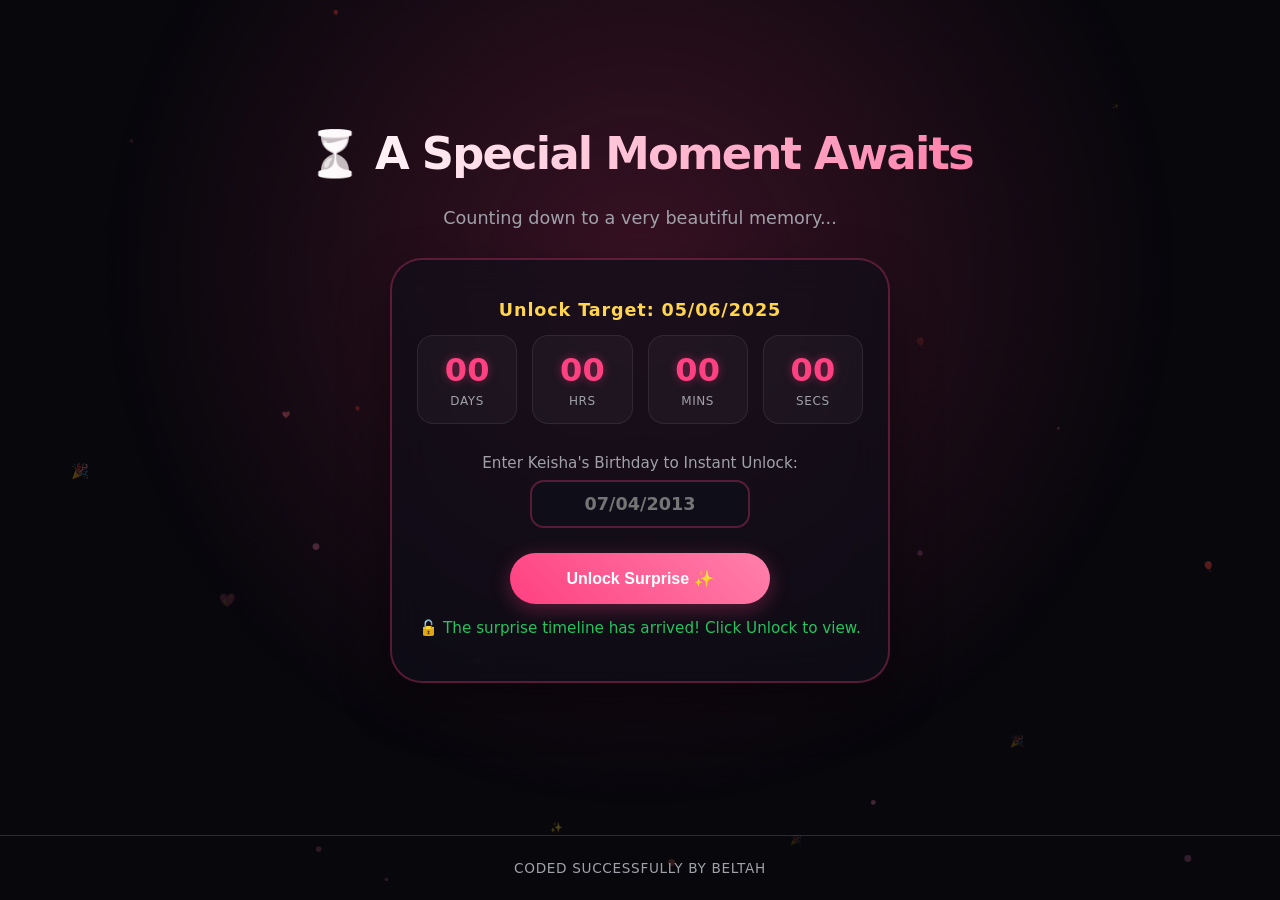
==== commit 8fc7742b: "Update index.html" ====
--- a/index.html
+++ b/index.html
@@ -122,7 +122,42 @@
       color: #ffd54f;
       font-weight: 600;
       letter-spacing: 0.05em;
-      margin-bottom: 10px;
+      margin-bottom: 15px;
+    }
+
+    .input-group {
+      margin-bottom: 25px;
+      display: flex;
+      flex-direction: column;
+      align-items: center;
+      gap: 8px;
+    }
+
+    .input-label {
+      font-size: 0.95rem;
+      color: var(--text-muted);
+    }
+
+    .date-input {
+      background: rgba(15, 15, 25, 0.8);
+      border: 2px solid var(--border);
+      color: #fff;
+      border-radius: 14px;
+      padding: 12px 20px;
+      font-size: 1.1rem;
+      font-weight: 600;
+      text-align: center;
+      outline: none;
+      width: 100%;
+      max-width: 220px;
+      box-sizing: border-box;
+      transition: all 0.3s ease;
+      font-family: inherit;
+    }
+
+    .date-input:focus {
+      border-color: var(--accent);
+      box-shadow: 0 0 12px var(--accent-glow);
     }
 
     .action-btn {
@@ -137,6 +172,8 @@
       border: none;
       transition: all 0.3s cubic-bezier(0.16, 1, 0.3, 1);
       text-decoration: none;
+      width: 100%;
+      max-width: 260px;
     }
 
     .unlock-btn {
@@ -147,14 +184,6 @@
     .unlock-btn:hover {
       transform: translateY(-3px);
       box-shadow: 0 10px 25px rgba(255, 64, 129, 0.5), 0 0 15px var(--accent-glow);
-    }
-    .unlock-btn:disabled {
-      background: #27272a;
-      color: #71717a;
-      border: 1px solid #3f3f46;
-      box-shadow: none;
-      cursor: not-allowed;
-      transform: none;
     }
 
     .status-msg {
@@ -162,6 +191,7 @@
       font-size: 0.95rem;
       color: #ef4444;
       font-weight: 500;
+      min-height: 22px;
     }
     .status-msg.ready {
       color: #22c55e;
@@ -187,9 +217,7 @@
     <p class="subtitle">Counting down to a very beautiful memory...</p>
 
     <div class="countdown-card">
-      <!-- Hidden target validation signature date: 05/06/2026 -->
-      <!-- Displayed target presentation text string: 08/07/2013 -->
-      <div class="date-marker">Target Date: 08/07/2013</div>
+      <div class="date-marker">Unlock Target: 05/06/2025</div>
       
       <div class="timer-grid">
         <div class="time-box"><div id="days" class="time-num">00</div><div class="time-label">Days</div></div>
@@ -198,11 +226,23 @@
         <div class="time-box"><div id="seconds" class="time-num">00</div><div class="time-label">Secs</div></div>
       </div>
 
-      <button id="actionButton" class="action-btn unlock-btn" onclick="navigateToSurprise()" disabled>
+      <div class="input-group">
+        <label for="birthdayInput" class="input-label">Enter Keisha's Birthday to Instant Unlock:</label>
+        <input 
+          type="text" 
+          id="birthdayInput" 
+          class="date-input" 
+          placeholder="07/04/2013" 
+          maxlength="10"
+          oninput="formatDateInput(this)"
+        >
+      </div>
+
+      <button id="actionButton" class="action-btn unlock-btn" onclick="checkUnlockCondition()">
         Unlock Surprise ✨
       </button>
       
-      <div id="statusText" class="status-msg">🔒 This dynamic gift remains locked until the target time arrives.</div>
+      <div id="statusText" class="status-msg">🔒 Enter the correct date matching DD/MM/YYYY to proceed.</div>
     </div>
   </main>
 
@@ -211,8 +251,9 @@
   </footer>
 
   <script>
-    // System Target Date Matrix (05/06/2026 00:00:00)
-    const targetDate = new Date("2026-06-05T00:00:00").getTime();
+    // Configured matching key criteria: 05/06/2025 (DD/MM/YYYY)
+    const targetDate = new Date("2025-06-05T00:00:00").getTime();
+    const correctBirthday = "05/06/2025"; 
 
     function playAudioTone(freq, wave, dur) {
       try {
@@ -230,6 +271,36 @@
       } catch(e) {}
     }
 
+    function formatDateInput(input) {
+      let val = input.value.replace(/\D/g, '');
+      if (val.length > 2 && val.length <= 4) {
+        val = val.slice(0, 2) + '/' + val.slice(2);
+      } else if (val.length > 4) {
+        val = val.slice(0, 2) + '/' + val.slice(2, 4) + '/' + val.slice(4, 8);
+      }
+      input.value = val;
+    }
+
+    function checkUnlockCondition() {
+      const inputVal = document.getElementById("birthdayInput").value.trim();
+      const status = document.getElementById("statusText");
+      const now = new Date().getTime();
+
+      if (inputVal === correctBirthday || now >= targetDate) {
+        playAudioTone(523.25, 'sine', 0.15);
+        status.innerText = "🔓 Access Granted! Redirecting...";
+        status.className = "status-msg ready";
+        setTimeout(() => {
+          playAudioTone(659.25, 'sine', 0.3);
+          window.location.href = "surprise.html";
+        }, 600);
+      } else {
+        playAudioTone(180, 'sawtooth', 0.2);
+        status.innerText = "❌ Incorrect date code. Please try again!";
+        status.className = "status-msg";
+      }
+    }
+
     function updateCountdown() {
       const now = new Date().getTime();
       const difference = targetDate - now;
@@ -240,11 +311,8 @@
         document.getElementById("minutes").innerText = "00";
         document.getElementById("seconds").innerText = "00";
         
-        const btn = document.getElementById("actionButton");
-        btn.disabled = false;
-        
         const status = document.getElementById("statusText");
-        status.innerText = "🔓 The surprise is fully ready! Click above to open your gift.";
+        status.innerText = "🔓 The surprise timeline has arrived! Click Unlock to view.";
         status.className = "status-msg ready";
         return;
       }
@@ -263,15 +331,6 @@
     setInterval(updateCountdown, 1000);
     updateCountdown();
 
-    function navigateToSurprise() {
-      playAudioTone(523.25, 'sine', 0.15);
-      setTimeout(() => {
-        playAudioTone(659.25, 'sine', 0.3);
-        window.location.href = "surprise.html";
-      }, 150);
-    }
-
-    // Interactive ambient backdrop animations
     const canvas = document.getElementById('ambientCanvas');
     const ctx = canvas.getContext('2d');
     let particles = [];
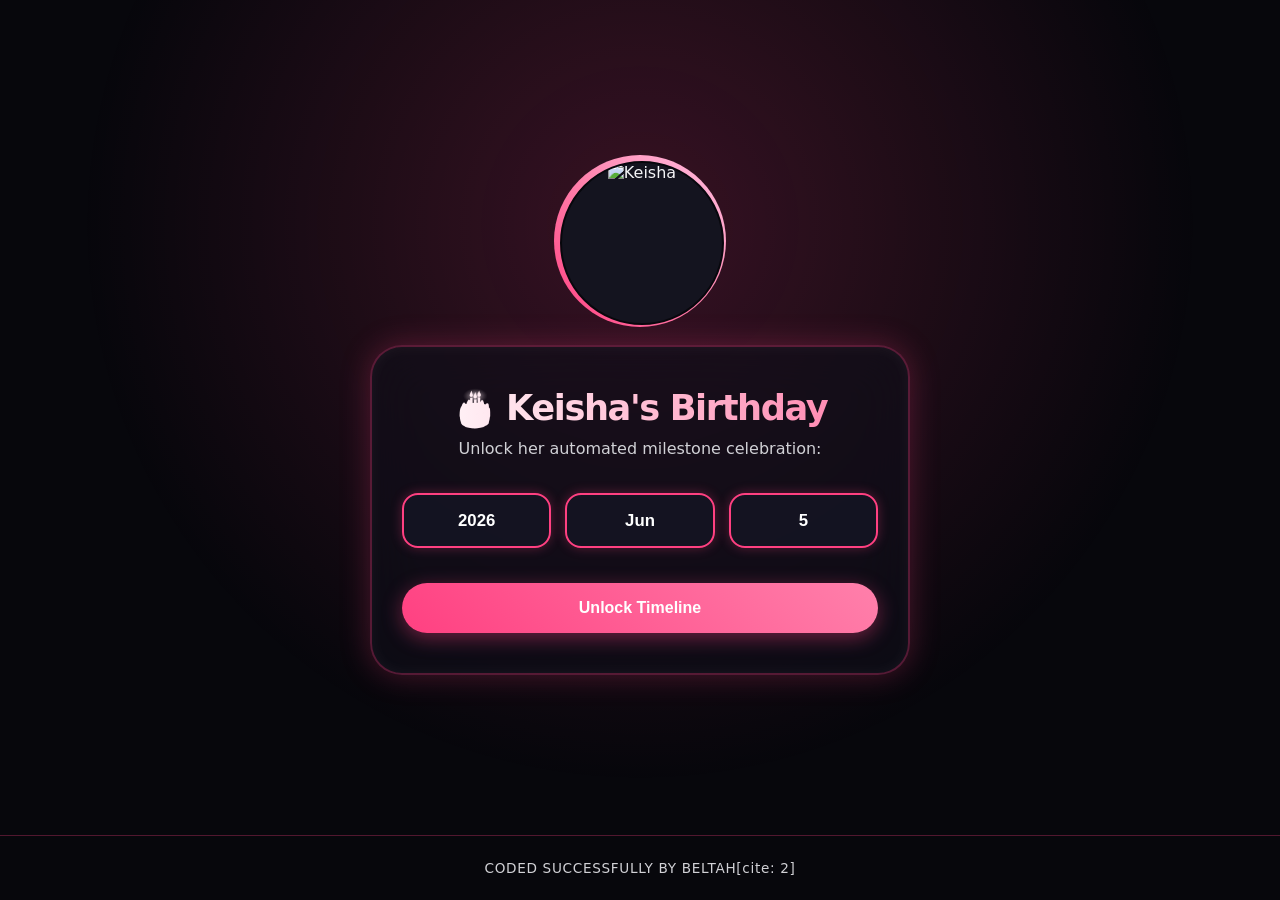
==== commit 541642e3: "Update index.html" ====
--- a/index.html
+++ b/index.html
@@ -3,7 +3,7 @@
 <head>
   <meta charset="UTF-8">
   <meta name="viewport" content="width=device-width, initial-scale=1.0">
-  <title>Countdown to Surprise</title>
+  <title>Keisha's Birthday Hub</title>
   <style>
     :root {
       --bg: #07070c;
@@ -12,7 +12,7 @@
       --accent: #ff4081;
       --accent-glow: rgba(255, 64, 129, 0.4);
       --text-main: #f3f4f6;
-      --text-muted: #a1a1aa;
+      --text-muted: #d1d1d6;
     }
 
     body {
@@ -35,16 +35,74 @@
       position: fixed;
       top: 0; left: 50%; transform: translateX(-50%);
       width: 100%; max-width: 1400px; height: 100%;
-      background: radial-gradient(circle at 50% 30%, rgba(255, 64, 129, 0.2), transparent 60%);
+      background: radial-gradient(circle at 50% 25%, rgba(255, 64, 129, 0.2), transparent 60%);
       z-index: -2;
       pointer-events: none;
     }
 
-    #ambientCanvas {
+    #fxCanvas {
       position: fixed;
       top: 0; left: 0; width: 100%; height: 100%;
-      z-index: -1;
+      z-index: 999;
       pointer-events: none;
+    }
+
+    .ambient-layer {
+      position: fixed;
+      top: 0; left: 0; width: 100%; height: 100%;
+      z-index: -1; pointer-events: none;
+    }
+    .ambient-item {
+      position: absolute;
+      font-size: 1.2rem;
+      opacity: 0.25;
+    }
+    .ambient-up {
+      bottom: -50px;
+      animation: riseUp 14s infinite linear;
+    }
+    .ambient-down {
+      top: -50px;
+      animation: fallDown 14s infinite linear;
+    }
+    @keyframes riseUp {
+      0% { transform: translateY(0) translateX(0) rotate(0deg); opacity: 0; }
+      10% { opacity: 0.35; }
+      90% { opacity: 0.35; }
+      100% { transform: translateY(-115vh) translateX(40px) rotate(360deg); opacity: 0; }
+    }
+    @keyframes fallDown {
+      0% { transform: translateY(0) translateX(0) rotate(0deg); opacity: 0; }
+      10% { opacity: 0.35; }
+      90% { opacity: 0.35; }
+      100% { transform: translateY(115vh) translateX(-40px) rotate(-360deg); opacity: 0; }
+    }
+
+    /* Fixed Top Right Header Controls */
+    .header-controls {
+      position: absolute;
+      top: 20px;
+      right: 20px;
+      z-index: 1000;
+    }
+
+    .btn-lock {
+      background: rgba(255, 64, 129, 0.15);
+      border: 1px solid var(--accent);
+      color: #fff;
+      padding: 8px 20px;
+      font-size: 0.85rem;
+      font-weight: 700;
+      border-radius: 50px;
+      cursor: pointer;
+      text-transform: uppercase;
+      letter-spacing: 0.05em;
+      transition: all 0.3s ease;
+      box-shadow: 0 0 10px rgba(255, 64, 129, 0.2);
+    }
+    .btn-lock:hover {
+      background: var(--accent);
+      box-shadow: 0 0 20px var(--accent-glow);
     }
 
     main {
@@ -54,13 +112,56 @@
       align-items: center;
       justify-content: center;
       width: 100%;
-      max-width: 800px;
       padding: 40px 20px;
       box-sizing: border-box;
     }
 
+    .avatar-container {
+      width: 160px;
+      height: 160px;
+      margin: 0 auto 24px auto;
+      position: relative;
+    }
+    .avatar-ring {
+      position: absolute;
+      top: -6px; left: -6px; right: -6px; bottom: -6px;
+      border-radius: 50%;
+      background: linear-gradient(45deg, var(--accent), #ff80ab, #ffc1e3);
+      animation: spinAvatar 8s linear infinite;
+      z-index: 1;
+    }
+    @keyframes spinAvatar {
+      100% { transform: rotate(360deg); }
+    }
+    .avatar-inner {
+      width: 100%; height: 100%;
+      border-radius: 50%;
+      background: #14141f;
+      position: relative;
+      z-index: 2;
+      overflow: hidden;
+      border: 2px solid var(--bg);
+    }
+    .avatar-inner img {
+      width: 100%; height: 100%;
+      object-fit: cover;
+    }
+
+    .card {
+      background: var(--card-bg);
+      border: 2px solid var(--border);
+      border-radius: 32px;
+      padding: 40px 30px;
+      width: 100%;
+      max-width: 540px;
+      backdrop-filter: blur(25px);
+      box-shadow: 0 0 30px rgba(255, 64, 129, 0.25), inset 0 0 15px rgba(255, 255, 255, 0.05);
+      box-sizing: border-box;
+      transition: opacity 0.5s ease, transform 0.5s ease;
+    }
+
     h1 {
-      font-size: 2.8rem;
+      font-size: 2.2rem;
       font-weight: 800;
       letter-spacing: -0.04em;
       margin: 0 0 10px 0;
@@ -69,133 +170,174 @@
       -webkit-text-fill-color: transparent;
     }
 
-    .subtitle {
-      color: var(--text-muted);
-      font-size: 1.1rem;
-      margin-bottom: 30px;
-    }
-
-    .countdown-card {
-      background: var(--card-bg);
+    .calendar-select {
+      display: grid;
+      grid-template-columns: repeat(3, 1fr);
+      gap: 14px;
+      margin: 35px 0;
+    }
+    .select-wrapper {
+      position: relative;
+      background: rgba(20, 20, 35, 0.9);
+      border: 2px solid #ff4081;
+      border-radius: 16px;
+      box-shadow: 0 0 12px rgba(255, 64, 129, 0.3);
+      transition: all 0.3s ease;
+    }
+    .select-wrapper:hover {
+      border-color: #ffffff;
+      box-shadow: 0 0 20px rgba(255, 255, 255, 0.5);
+    }
+    select {
+      width: 100%;
+      background: transparent;
+      border: none;
+      color: #ffffff;
+      padding: 16px 10px;
+      font-size: 1.05rem;
+      font-weight: 700;
+      outline: none;
+      cursor: pointer;
+      appearance: none;
+      -webkit-appearance: none;
+      text-align: center;
+    }
+    select option {
+      background-color: #141423;
+      color: #ffffff;
+      font-weight: 600;
+    }
+
+    textarea {
+      width: 100%;
+      background: rgba(15, 15, 25, 0.85);
       border: 2px solid var(--border);
-      border-radius: 32px;
-      padding: 40px 25px;
-      width: 100%;
-      max-width: 500px;
-      backdrop-filter: blur(20px);
-      box-shadow: 0 20px 50px rgba(0,0,0,0.4);
-      margin-bottom: 25px;
+      border-radius: 16px;
+      color: #fff;
+      padding: 16px;
       box-sizing: border-box;
-    }
-
-    .timer-grid {
-      display: grid;
-      grid-template-columns: repeat(4, 1fr);
-      gap: 15px;
-      margin-bottom: 30px;
-    }
-
-    .time-box {
-      background: rgba(255, 255, 255, 0.03);
-      border: 1px solid rgba(255, 255, 255, 0.08);
-      border-radius: 16px;
-      padding: 15px 5px;
-    }
-
-    .time-num {
-      font-size: 2rem;
-      font-weight: 800;
-      color: var(--accent);
-      text-shadow: 0 0 10px var(--accent-glow);
-    }
-
-    .time-label {
-      font-size: 0.75rem;
-      color: var(--text-muted);
-      text-transform: uppercase;
-      letter-spacing: 0.05em;
-      margin-top: 5px;
-    }
-
-    .date-marker {
-      font-size: 1.1rem;
-      color: #ffd54f;
-      font-weight: 600;
-      letter-spacing: 0.05em;
-      margin-bottom: 15px;
-    }
-
-    .input-group {
-      margin-bottom: 25px;
-      display: flex;
-      flex-direction: column;
-      align-items: center;
-      gap: 8px;
-    }
-
-    .input-label {
+      resize: none;
+      height: 90px;
+      margin: 15px 0 5px 0;
       font-size: 0.95rem;
-      color: var(--text-muted);
-    }
-
-    .date-input {
-      background: rgba(15, 15, 25, 0.8);
-      border: 2px solid var(--border);
-      color: #fff;
-      border-radius: 14px;
-      padding: 12px 20px;
-      font-size: 1.1rem;
-      font-weight: 600;
-      text-align: center;
-      outline: none;
-      width: 100%;
-      max-width: 220px;
-      box-sizing: border-box;
-      transition: all 0.3s ease;
-      font-family: inherit;
-    }
-
-    .date-input:focus {
-      border-color: var(--accent);
-      box-shadow: 0 0 12px var(--accent-glow);
-    }
-
-    .action-btn {
+    }
+
+    button, nav a {
       display: inline-flex;
       align-items: center;
       justify-content: center;
-      padding: 16px 40px;
+      padding: 16px 36px;
       border-radius: 100px;
       font-weight: 700;
       font-size: 1rem;
+      text-decoration: none;
+      border: none;
       cursor: pointer;
-      border: none;
-      transition: all 0.3s cubic-bezier(0.16, 1, 0.3, 1);
-      text-decoration: none;
+      transition: all 0.4s cubic-bezier(0.16, 1, 0.3, 1);
+    }
+
+    .btn-action {
+      background: linear-gradient(45deg, #ff4081, #ff80ab);
+      color: #ffffff;
       width: 100%;
-      max-width: 260px;
-    }
-
-    .unlock-btn {
-      background: linear-gradient(45deg, #ff4081, #ff80ab);
+      box-sizing: border-box;
+      box-shadow: 0 5px 20px rgba(255, 64, 129, 0.4);
+    }
+    .btn-action:hover {
+      transform: translateY(-3px) scale(1.02);
+      box-shadow: 0 8px 25px rgba(255, 64, 129, 0.7), 0 0 15px #fff;
+    }
+
+    nav {
+      display: grid;
+      grid-template-columns: repeat(2, 1fr);
+      gap: 14px;
+      margin-top: 35px;
+      width: 100%;
+    }
+    nav a {
+      background: rgba(255, 255, 255, 0.03);
+      border: 1px solid var(--border);
       color: #fff;
-      box-shadow: 0 5px 20px rgba(255, 64, 129, 0.3);
-    }
-    .unlock-btn:hover {
+    }
+    nav a:hover {
+      border-color: var(--accent);
+      background: rgba(255, 64, 129, 0.08);
+      box-shadow: 0 0 25px var(--accent-glow);
       transform: translateY(-3px);
-      box-shadow: 0 10px 25px rgba(255, 64, 129, 0.5), 0 0 15px var(--accent-glow);
-    }
-
-    .status-msg {
-      margin-top: 15px;
-      font-size: 0.95rem;
-      color: #ef4444;
-      font-weight: 500;
-      min-height: 22px;
-    }
-    .status-msg.ready {
-      color: #22c55e;
-    }
+    }
+
+    .countdown-grid {
+      display: flex;
+      gap: 12px;
+      justify-content: center;
+      margin: 35px 0 25px 0;
+    }
+    .time-block {
+      background: rgba(255, 255, 255, 0.03);
+      border: 1px solid var(--border);
+      border-radius: 18px;
+      padding: 14px;
+      min-width: 75px;
+    }
+    .time-num {
+      font-size: 2.2rem;
+      font-weight: 800;
+      color: var(--accent);
+      display: block;
+    }
+    .time-label {
+      font-size: 0.75rem;
+      text-transform: uppercase;
+      color: var(--text-muted);
+      letter-spacing: 0.05em;
+    }
+
+    /* Premium Dynamic Typing Dad Message Display Frame Components */
+    .dad-message-box {
+      margin-top: 30px;
+      padding: 24px;
+      background: rgba(255, 64, 129, 0.03);
+      border: 2px dashed rgba(255, 64, 129, 0.4);
+      border-radius: 20px;
+      text-align: left;
+      position: relative;
+      box-shadow: inset 0 0 20px rgba(255, 64, 129, 0.05);
+    }
+    .dad-title {
+      font-size: 1rem;
+      font-weight: 800;
+      color: var(--accent);
+      margin: 0 0 10px 0;
+      text-transform: uppercase;
+      letter-spacing: 0.05em;
+      display: flex;
+      align-items: center;
+      gap: 6px;
+    }
+    .dad-text {
+      font-family: 'Georgia', serif;
+      font-style: italic;
+      font-size: 1.05rem;
+      line-height: 1.6;
+      color: #f3f4f6;
+      margin: 0;
+      min-height: 60px;
+    }
+    .typing-cursor {
+      display: inline-block;
+      width: 2px;
+      height: 1.1rem;
+      background-color: var(--accent);
+      margin-left: 2px;
+      animation: blink 0.8s infinite;
+      vertical-align: middle;
+    }
+    @keyframes blink {
+      50% { opacity: 0; }
+    }
+
+    .hidden { display: none !important; }
 
     footer {
       width: 100%;
@@ -204,136 +346,189 @@
       color: var(--text-muted);
       border-top: 1px solid var(--border);
       letter-spacing: 0.05em;
-      text-align: center;
     }
   </style>
 </head>
 <body>
 
-  <canvas id="ambientCanvas"></canvas>
+  <!-- Dynamic Control Overlay Area -->
+  <div id="headerControls" class="header-controls hidden">
+    <button class="btn-lock" onclick="lockTimelineHub()">🔒 Back</button>
+  </div>
+
+  <canvas id="fxCanvas"></canvas>
+
+  <div class="ambient-layer">
+    <div class="ambient-item ambient-up" style="left: 5%; animation-delay: 0s;">✨</div>
+    <div class="ambient-item ambient-up" style="left: 25%; animation-delay: 4s;">🎉</div>
+    <div class="ambient-item ambient-up" style="left: 45%; animation-delay: 1s;">✨</div>
+    <div class="ambient-item ambient-up" style="left: 65%; animation-delay: 6s;">🎀</div>
+    <div class="ambient-item ambient-up" style="left: 85%; animation-delay: 3s;">✨</div>
+    
+    <div class="ambient-item ambient-down" style="left: 15%; animation-delay: 2s;">✨</div>
+    <div class="ambient-item ambient-down" style="left: 35%; animation-delay: 7s;">🎀</div>
+    <div class="ambient-item ambient-down" style="left: 55%; animation-delay: 0s;">✨</div>
+    <div class="ambient-item ambient-down" style="left: 75%; animation-delay: 5s;">🎉</div>
+    <div class="ambient-item ambient-down" style="left: 95%; animation-delay: 3s;">✨</div>
+  </div>
 
   <main>
-    <h1>⏳ A Special Moment Awaits</h1>
-    <p class="subtitle">Counting down to a very beautiful memory...</p>
-
-    <div class="countdown-card">
-      <div class="date-marker">Unlock Target: 05/06/2025</div>
-      
-      <div class="timer-grid">
-        <div class="time-box"><div id="days" class="time-num">00</div><div class="time-label">Days</div></div>
-        <div class="time-box"><div id="hours" class="time-num">00</div><div class="time-label">Hrs</div></div>
-        <div class="time-box"><div id="minutes" class="time-num">00</div><div class="time-label">Mins</div></div>
-        <div class="time-box"><div id="seconds" class="time-num">00</div><div class="time-label">Secs</div></div>
+    <div class="avatar-container">
+      <div class="avatar-ring"></div>
+      <div class="avatar-inner">
+        <img src="https://files.catbox.moe/mpmubr.jpeg" alt="Keisha">
       </div>
-
-      <div class="input-group">
-        <label for="birthdayInput" class="input-label">Enter Keisha's Birthday to Instant Unlock:</label>
-        <input 
-          type="text" 
-          id="birthdayInput" 
-          class="date-input" 
-          placeholder="07/04/2013" 
-          maxlength="10"
-          oninput="formatDateInput(this)"
-        >
+    </div>
+
+    <!-- Verification Card -->
+    <div id="verification" class="card">
+      <h1>🎂 Keisha's Birthday</h1>
+      <p style="color: var(--text-muted); margin: 0;">Unlock her automated milestone celebration:</p>
+      
+      <div class="calendar-select">
+        <div class="select-wrapper">
+          <select id="year" onchange="populateDays()">
+            <script>
+              for (let y = 2026; y >= 2010; y--) {
+                document.write(`<option value="${y}">${y}</option>`);
+              }
+            </script>
+          </select>
+        </div>
+        <div class="select-wrapper">
+          <select id="month" onchange="populateDays()">
+            <option value="01">Jan</option><option value="02">Feb</option>
+            <option value="03">Mar</option><option value="04">Apr</option>
+            <option value="05">May</option><option value="06">Jun</option>
+            <option value="07">Jul</option><option value="08">Aug</option>
+            <option value="09">Sep</option><option value="10">Oct</option>
+            <option value="11">Nov</option><option value="12">Dec</option>
+          </select>
+        </div>
+        <div class="select-wrapper">
+          <select id="day">
+          </select>
+        </div>
       </div>
 
-      <button id="actionButton" class="action-btn unlock-btn" onclick="checkUnlockCondition()">
-        Unlock Surprise ✨
-      </button>
-      
-      <div id="statusText" class="status-msg">🔒 Enter the correct date matching DD/MM/YYYY to proceed.</div>
+      <button class="btn-action" onclick="checkBirthday()">Unlock Timeline</button>
+
+      <div id="wishSection" class="hidden" style="margin-top: 25px;">
+        <p style="color: var(--accent); margin: 0 0 10px 0; font-size: 0.95rem;">Incorrect target date! Leave a 100-character wish to proceed:</p>
+        <textarea id="wishInput" maxlength="100" placeholder="Write exactly 100 characters..."></textarea>
+        <p id="charCount" style="font-size: 0.8rem; color: var(--text-muted); text-align: right; margin: 0 0 15px 0;">0 / 100</p>
+        <button class="btn-action" onclick="checkWish()">Submit Alternative Access</button>
+      </div>
+    </div>
+
+    <!-- Main View Dashboard Panel -->
+    <div id="mainContent" class="hidden card">
+      <h1 id="celebrationHeader">🎉 Loading Milestone...</h1>
+      <p id="targetStatus" style="color: var(--text-muted); margin: 0; font-size: 0.95rem;"></p>
+      
+      <div class="countdown-grid">
+        <div class="time-block"><span id="box-d" class="time-num">00</span><span class="time-label">Days</span></div>
+        <div class="time-block"><span id="box-h" class="time-num">00</span><span class="time-label">Hrs</span></div>
+        <div class="time-block"><span id="box-m" class="time-num">00</span><span class="time-label">Mins</span></div>
+        <div class="time-block"><span id="box-s" class="time-num">00</span><span class="time-label">Secs</span></div>
+      </div>
+
+      <nav>
+        <a href="gallery.html">📸 Gallery Hub</a>
+        <a href="story.html">🌈 Our Story</a>
+        <a href="letter.html">💌 Letters</a>
+        <a href="surprise.html">🎁 Surprise</a>
+      </nav>
+
+      <!-- Dad's Loving Message Layout Target Block Component -->
+      <div class="dad-message-box">
+        <div class="dad-title">💌 Message from Dad</div>
+        <p class="dad-text"><span id="typewriterTarget"></span><span id="typingCursor" class="typing-cursor"></span></p>
+      </div>
     </div>
   </main>
 
+  <iframe id="bgMusic" width="0" height="0" src="" frameborder="0" allow="autoplay" style="display:none;"></iframe>
+
   <footer>
-    CODED SUCCESSFULLY BY BELTAH
+    CODED SUCCESSFULLY BY BELTAH[cite: 2]
   </footer>
 
   <script>
-    // Configured matching key criteria: 05/06/2025 (DD/MM/YYYY)
-    const targetDate = new Date("2025-06-05T00:00:00").getTime();
-    const correctBirthday = "05/06/2025"; 
-
-    function playAudioTone(freq, wave, dur) {
-      try {
-        const audioCtx = new (window.AudioContext || window.webkitAudioContext)();
-        const osc = audioCtx.createOscillator();
-        const gain = audioCtx.createGain();
-        gain.gain.setValueAtTime(0.1, audioCtx.currentTime);
-        gain.gain.exponentialRampToValueAtTime(0.001, audioCtx.currentTime + dur);
-        osc.type = wave;
-        osc.frequency.value = freq;
-        osc.connect(gain);
-        gain.connect(audioCtx.destination);
-        osc.start();
-        osc.stop(audioCtx.currentTime + dur);
-      } catch(e) {}
-    }
-
-    function formatDateInput(input) {
-      let val = input.value.replace(/\D/g, '');
-      if (val.length > 2 && val.length <= 4) {
-        val = val.slice(0, 2) + '/' + val.slice(2);
-      } else if (val.length > 4) {
-        val = val.slice(0, 2) + '/' + val.slice(2, 4) + '/' + val.slice(4, 8);
-      }
-      input.value = val;
-    }
-
-    function checkUnlockCondition() {
-      const inputVal = document.getElementById("birthdayInput").value.trim();
-      const status = document.getElementById("statusText");
-      const now = new Date().getTime();
-
-      if (inputVal === correctBirthday || now >= targetDate) {
-        playAudioTone(523.25, 'sine', 0.15);
-        status.innerText = "🔓 Access Granted! Redirecting...";
-        status.className = "status-msg ready";
-        setTimeout(() => {
-          playAudioTone(659.25, 'sine', 0.3);
-          window.location.href = "surprise.html";
-        }, 600);
+    // Constant string storage for dad's live typewriter print matrix configuration
+    const dadMessageText = "To my beautiful princess Keisha, watching you grow is the greatest joy of my life. I wish you health, endless laughter, and a bright future filled with magic milestones. Always remember that you are capable of anything, and your dad will be right here cheering you on. I love you so, so much! ❤️";
+    let typewriterInterval = null;
+
+    function populateDays() {
+      const yearSelect = document.getElementById("year");
+      const monthSelect = document.getElementById("month");
+      const daySelect = document.getElementById("day");
+      
+      const selectedYear = parseInt(yearSelect.value);
+      const selectedMonth = parseInt(monthSelect.value);
+      
+      let startDay = 1;
+      let endDay = new Date(selectedYear, selectedMonth, 0).getDate();
+      
+      if (selectedYear === 2010 && selectedMonth === 1) {
+        startDay = 6;
+      }
+      if (selectedYear === 2026 && selectedMonth === 12) {
+        endDay = 27;
+      }
+      
+      const currentSelectedDay = daySelect.value;
+      daySelect.innerHTML = "";
+      
+      for (let d = startDay; d <= endDay; d++) {
+        const val = String(d).padStart(2, '0');
+        const option = document.createElement("option");
+        option.value = val;
+        option.text = d;
+        if (val === currentSelectedDay) {
+          option.selected = true;
+        }
+        daySelect.appendChild(option);
+      }
+    }
+
+    window.addEventListener('DOMContentLoaded', () => {
+      document.getElementById("year").value = "2026";
+      document.getElementById("month").value = "06";
+      populateDays();
+      document.getElementById("day").value = "05";
+
+      if (sessionStorage.getItem("keishaUnlocked") === "true") {
+        renderUnlockedStateDirectly();
+      }
+    });
+
+    document.getElementById("wishInput").addEventListener("input", function() {
+      document.getElementById("charCount").innerText = `${this.value.length} / 100`;
+    });
+
+    function checkBirthday() {
+      const input = `${document.getElementById("year").value}-${document.getElementById("month").value}-${document.getElementById("day").value}`;
+      if (input === "2026-06-05") {
+        triggerCelebrationUnlock();
       } else {
-        playAudioTone(180, 'sawtooth', 0.2);
-        status.innerText = "❌ Incorrect date code. Please try again!";
-        status.className = "status-msg";
-      }
-    }
-
-    function updateCountdown() {
-      const now = new Date().getTime();
-      const difference = targetDate - now;
-
-      if (difference <= 0) {
-        document.getElementById("days").innerText = "00";
-        document.getElementById("hours").innerText = "00";
-        document.getElementById("minutes").innerText = "00";
-        document.getElementById("seconds").innerText = "00";
-        
-        const status = document.getElementById("statusText");
-        status.innerText = "🔓 The surprise timeline has arrived! Click Unlock to view.";
-        status.className = "status-msg ready";
-        return;
-      }
-
-      const d = Math.floor(difference / (1000 * 60 * 60 * 24));
-      const h = Math.floor((difference % (1000 * 60 * 60 * 24)) / (1000 * 60 * 60));
-      const m = Math.floor((difference % (1000 * 60 * 60)) / (1000 * 60));
-      const s = Math.floor((difference % (1000 * 60)) / 1000);
-
-      document.getElementById("days").innerText = d < 10 ? "0" + d : d;
-      document.getElementById("hours").innerText = h < 10 ? "0" + h : h;
-      document.getElementById("minutes").innerText = m < 10 ? "0" + m : m;
-      document.getElementById("seconds").innerText = s < 10 ? "0" + s : s;
-    }
-
-    setInterval(updateCountdown, 1000);
-    updateCountdown();
-
-    const canvas = document.getElementById('ambientCanvas');
+        document.getElementById("wishSection").classList.remove("hidden");
+      }
+    }
+
+    function checkWish() {
+      if (document.getElementById("wishInput").value.length === 100) {
+        triggerCelebrationUnlock();
+      } else {
+        alert("Your authorization message must be exactly 100 characters long!");
+      }
+    }
+
+    // High Performance FX Particle Engine Components
+    const canvas = document.getElementById('fxCanvas');
     const ctx = canvas.getContext('2d');
     let particles = [];
+    let runFX = false;
 
     function resizeCanvas() {
       canvas.width = window.innerWidth;
@@ -342,58 +537,170 @@
     window.addEventListener('resize', resizeCanvas);
     resizeCanvas();
 
-    class FloatingItem {
-      constructor() {
-        this.reset();
-        this.y = Math.random() * canvas.height; 
-      }
-      reset() {
-        this.x = Math.random() * canvas.width;
-        this.y = canvas.height + Math.random() * 100;
-        this.size = Math.random() * 10 + 5;
-        this.speed = Math.random() * 0.6 + 0.3;
-        this.type = Math.random() < 0.25 ? 'emoji' : 'glitter';
-        this.emoji = ['✨', '🎈', '🎉', '💖'][Math.floor(Math.random() * 4)];
-        this.color = `hsl(${Math.random() * 40 + 320}, 100%, 75%)`;
-        this.alpha = Math.random() * 0.25 + 0.1;
+    class CelebrationParticle {
+      constructor(x, y, type) {
+        this.x = x; this.y = y; this.type = type;
+        this.radius = type === 'firework' ? Math.random() * 3 + 1 : Math.random() * 4 + 2;
         this.angle = Math.random() * Math.PI * 2;
-        this.wobbleSpeed = Math.random() * 0.02 + 0.005;
+        this.speed = type === 'firework' ? Math.random() * 6 + 2 : Math.random() * 3 + 1;
+        this.vx = Math.cos(this.angle) * this.speed;
+        this.vy = Math.sin(this.angle) * this.speed + (type === 'ribbon' ? 1 : 0);
+        this.color = `hsl(${Math.random() * 360}, 100%, 65%)`;
+        this.alpha = 1;
+        this.decay = Math.random() * 0.015 + 0.01;
+        this.rotation = Math.random() * 360;
+        this.rotSpeed = Math.random() * 4 - 2;
       }
       update() {
-        this.y -= this.speed;
-        this.angle += this.wobbleSpeed;
-        this.x += Math.sin(this.angle) * 0.3;
-        if (this.y < -50) this.reset();
+        this.x += this.vx; this.y += this.vy;
+        if (this.type === 'firework') this.vy += 0.04; 
+        this.alpha -= this.decay; this.rotation += this.rotSpeed;
       }
       draw() {
-        ctx.save();
-        ctx.globalAlpha = this.alpha;
-        if (this.type === 'emoji') {
-          ctx.font = `${this.size}px Arial`;
-          ctx.fillText(this.emoji, this.x, this.y);
+        ctx.save(); ctx.globalAlpha = this.alpha; ctx.fillStyle = this.color;
+        if (this.type === 'firework') {
+          ctx.beginPath(); ctx.arc(this.x, this.y, this.radius, 0, Math.PI * 2); ctx.fill();
         } else {
-          ctx.fillStyle = this.color;
-          ctx.beginPath();
-          ctx.arc(this.x, this.y, this.size / 4, 0, Math.PI * 2);
-          ctx.fill();
+          ctx.translate(this.x, this.y); ctx.rotate(this.rotation * Math.PI / 180);
+          ctx.fillRect(-this.radius, -this.radius / 3, this.radius * 2, this.radius / 1.5);
         }
         ctx.restore();
       }
     }
 
-    for (let i = 0; i < 25; i++) {
-      particles.push(new FloatingItem());
-    }
-
-    function animate() {
-      requestAnimationFrame(animate);
+    function createExplosion(x, y) {
+      for (let i = 0; i < 60; i++) particles.push(new CelebrationParticle(x, y, 'firework'));
+      for (let i = 0; i < 30; i++) particles.push(new CelebrationParticle(x, y, 'ribbon'));
+    }
+
+    function animateFX() {
+      if (!runFX && particles.length === 0) {
+        ctx.clearRect(0, 0, canvas.width, canvas.height); return;
+      }
+      requestAnimationFrame(animateFX);
       ctx.clearRect(0, 0, canvas.width, canvas.height);
-      particles.forEach(p => {
-        p.update();
-        p.draw();
-      });
-    }
-    animate();
+      if (runFX && Math.random() < 0.08) {
+        createExplosion(Math.random() * canvas.width, Math.random() * (canvas.height * 0.6));
+      }
+      particles = particles.filter(p => p.alpha > 0);
+      particles.forEach(p => { p.update(); p.draw(); });
+    }
+
+    // Typewriter engine function mapping
+    function runTypewriterEffect() {
+      const target = document.getElementById("typewriterTarget");
+      const cursor = document.getElementById("typingCursor");
+      target.innerText = "";
+      cursor.style.display = "inline-block";
+      
+      if (typewriterInterval) clearInterval(typewriterInterval);
+      
+      let index = 0;
+      typewriterInterval = setInterval(() => {
+        if (index < dadMessageText.length) {
+          target.innerText += dadMessageText.charAt(index);
+          index++;
+        } else {
+          clearInterval(typewriterInterval);
+          cursor.style.display = "none";
+        }
+      }, 45); // Typing output speed processing rate
+    }
+
+    function triggerCelebrationUnlock() {
+      sessionStorage.setItem("keishaUnlocked", "true");
+      runFX = true;
+      animateFX();
+      playMusic();
+
+      document.getElementById("verification").style.opacity = "0";
+      document.getElementById("verification").style.transform = "scale(0.9)";
+      
+      setTimeout(() => {
+        document.getElementById("verification").classList.add("hidden");
+        document.getElementById("mainContent").classList.remove("hidden");
+        document.getElementById("headerControls").classList.remove("hidden");
+        document.getElementById("mainContent").style.opacity = "0";
+        document.getElementById("mainContent").style.transform = "scale(0.95)";
+        
+        setTimeout(() => {
+          document.getElementById("mainContent").style.opacity = "1";
+          document.getElementById("mainContent").style.transform = "scale(1)";
+          runInfiniteEngine();
+          runTypewriterEffect();
+        }, 50);
+      }, 400);
+
+      setTimeout(() => { runFX = false; }, 6000);
+    }
+
+    function renderUnlockedStateDirectly() {
+      document.getElementById("verification").classList.add("hidden");
+      document.getElementById("mainContent").classList.remove("hidden");
+      document.getElementById("headerControls").classList.remove("hidden");
+      document.getElementById("mainContent").style.opacity = "1";
+      document.getElementById("mainContent").style.transform = "scale(1)";
+      runInfiniteEngine();
+      playMusic();
+      runTypewriterEffect();
+    }
+
+    // Re-lock tracking deployment
+    function lockTimelineHub() {
+      sessionStorage.removeItem("keishaUnlocked");
+      if (typewriterInterval) clearInterval(typewriterInterval);
+      
+      document.getElementById("headerControls").classList.add("hidden");
+      document.getElementById("mainContent").classList.add("hidden");
+      document.getElementById("verification").classList.remove("hidden");
+      document.getElementById("verification").style.opacity = "1";
+      document.getElementById("verification").style.transform = "scale(1)";
+      
+      // Clear music payload strings
+      document.getElementById("bgMusic").src = "";
+    }
+
+    function getOrdinalSuffix(number) {
+      const j = number % 10, k = number % 100;
+      if (j == 1 && k != 11) return number + "st";
+      if (j == 2 && k != 12) return number + "nd";
+      if (j == 3 && k != 13) return number + "rd";
+      return number + "th";
+    }
+
+    function runInfiniteEngine() {
+      const birthYear = 2025;
+      
+      setInterval(() => {
+        const now = new Date();
+        const currentYear = now.getFullYear();
+        let targetBirthday = new Date(`June 5, ${currentYear} 00:00:00`);
+        
+        if (now.getTime() > targetBirthday.getTime()) {
+          targetBirthday = new Date(`June 5, ${currentYear + 1} 00:00:00`);
+        }
+
+        const distance = targetBirthday.getTime() - now.getTime();
+        const ageTarget = targetBirthday.getFullYear() - birthYear;
+        
+        document.getElementById("celebrationHeader").innerText = `🎉 Keisha’s ${getOrdinalSuffix(ageTarget)} Birthday`;
+        document.getElementById("targetStatus").innerText = `Time remaining until she reaches this beautiful milestone:`;
+
+        const days = Math.floor(distance / (1000 * 60 * 60 * 24));
+        const hours = Math.floor((distance % (1000 * 60 * 60 * 24)) / (1000 * 60 * 60));
+        const minutes = Math.floor((distance % (1000 * 60 * 60)) / (1000 * 60));
+        const seconds = Math.floor((distance % (1000 * 60)) / 1000);
+
+        document.getElementById("box-d").innerText = String(days).padStart(2, '0');
+        document.getElementById("box-h").innerText = String(hours).padStart(2, '0');
+        document.getElementById("box-m").innerText = String(minutes).padStart(2, '0');
+        document.getElementById("box-s").innerText = String(seconds).padStart(2, '0');
+      }, 1000);
+    }
+
+    function playMusic() {
+      document.getElementById("bgMusic").src = "https://www.youtube.com/embed/ho08YLYDM88?autoplay=1&mute=1&loop=1&playlist=ho08YLYDM88&controls=0";
+    }
   </script>
 </body>
 </html>
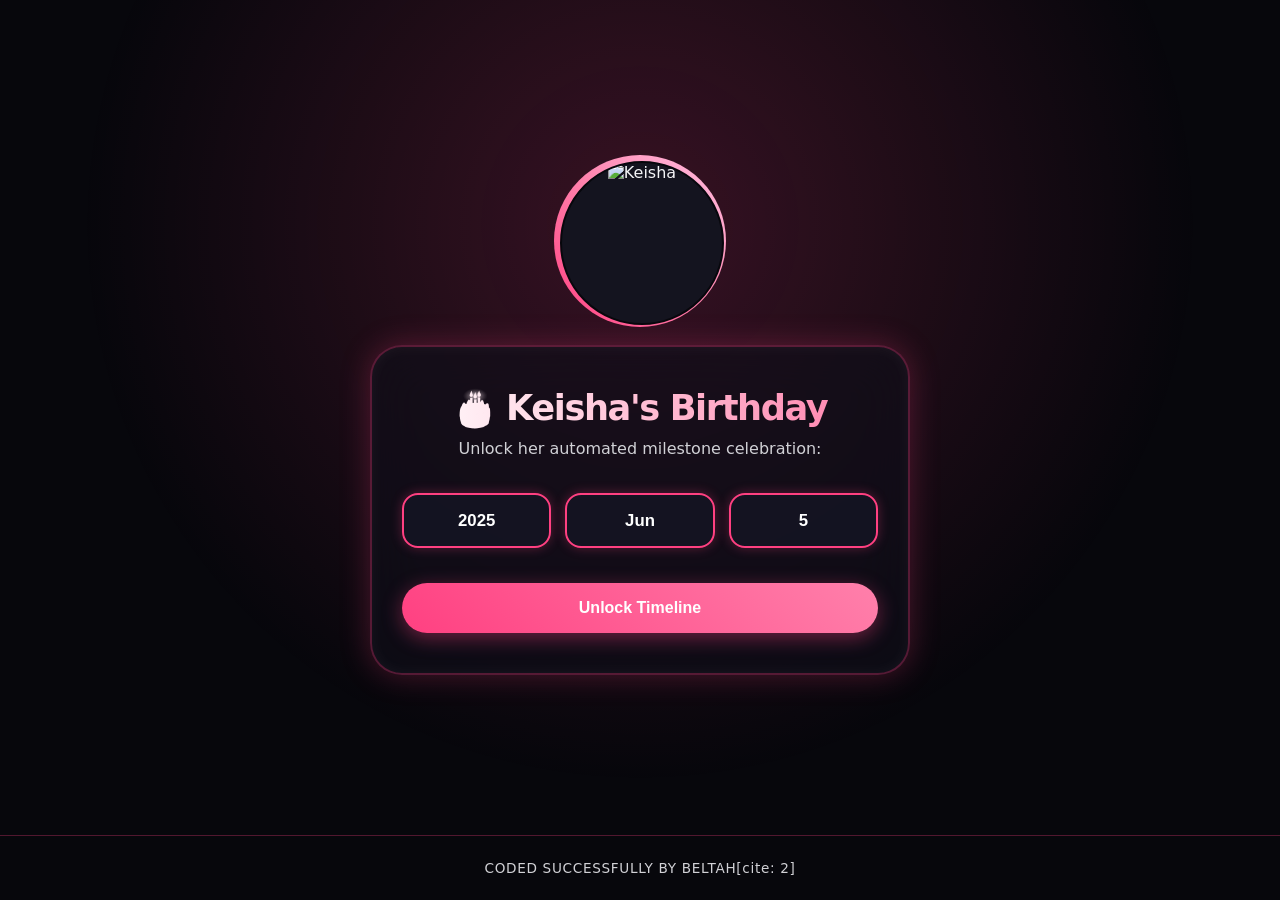
==== commit 4ae5cd8b: "Update index.html" ====
--- a/index.html
+++ b/index.html
@@ -493,7 +493,7 @@
     }
 
     window.addEventListener('DOMContentLoaded', () => {
-      document.getElementById("year").value = "2026";
+      document.getElementById("year").value = "2025";
       document.getElementById("month").value = "06";
       populateDays();
       document.getElementById("day").value = "05";
@@ -509,7 +509,7 @@
 
     function checkBirthday() {
       const input = `${document.getElementById("year").value}-${document.getElementById("month").value}-${document.getElementById("day").value}`;
-      if (input === "2026-06-05") {
+      if (input === "2025-06-05") {
         triggerCelebrationUnlock();
       } else {
         document.getElementById("wishSection").classList.remove("hidden");
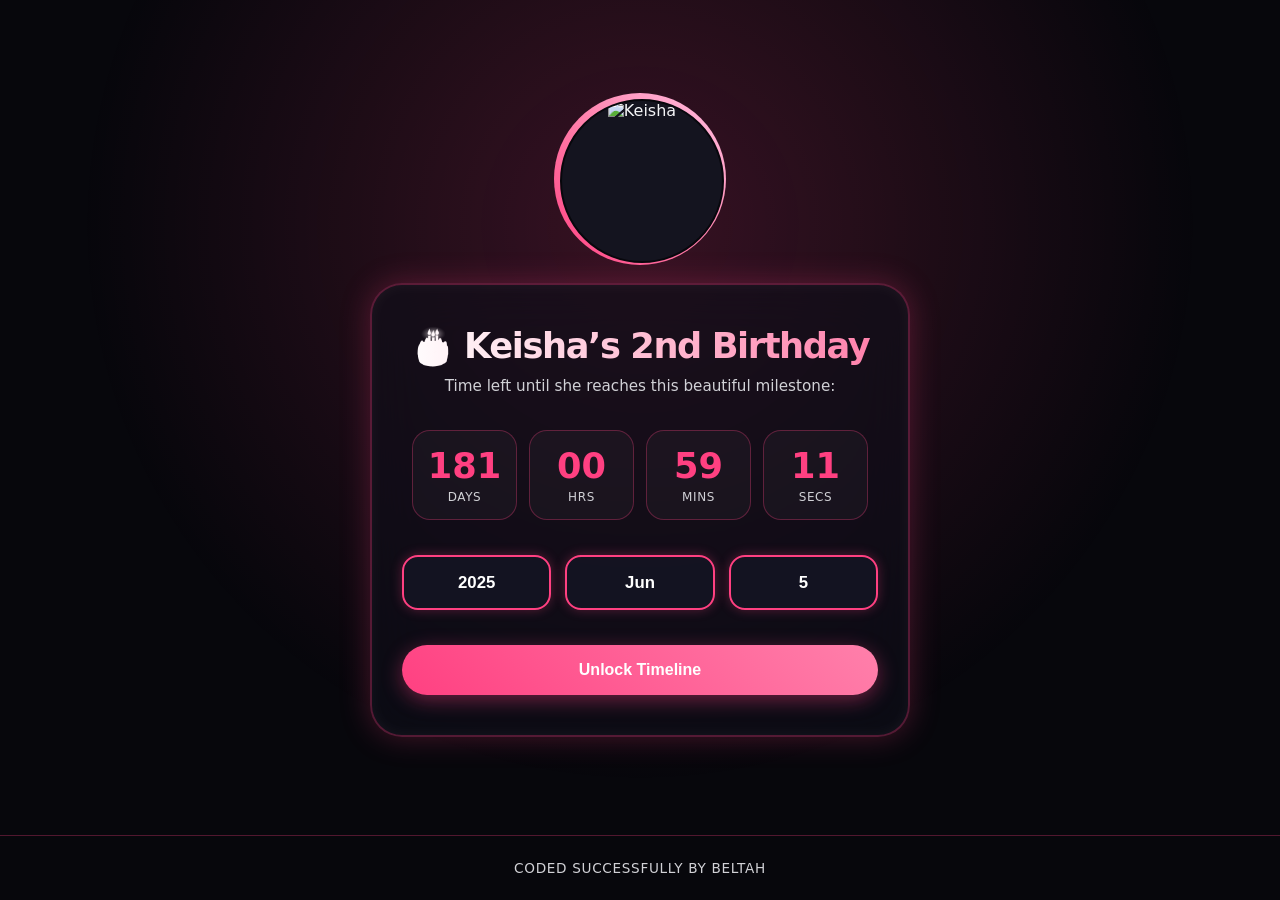
==== commit 794dbad5: "Update index.html" ====
--- a/index.html
+++ b/index.html
@@ -351,7 +351,6 @@
 </head>
 <body>
 
-  <!-- Dynamic Control Overlay Area -->
   <div id="headerControls" class="header-controls hidden">
     <button class="btn-lock" onclick="lockTimelineHub()">🔒 Back</button>
   </div>
@@ -380,11 +379,17 @@
       </div>
     </div>
 
-    <!-- Verification Card -->
     <div id="verification" class="card">
-      <h1>🎂 Keisha's Birthday</h1>
-      <p style="color: var(--text-muted); margin: 0;">Unlock her automated milestone celebration:</p>
-      
+      <h1 id="celebrationHeader">🎂 Keisha's Birthday</h1>
+      <p id="targetStatus" style="color: var(--text-muted); margin: 0; font-size: 0.95rem;">Unlock her automated milestone celebration:</p>
+      
+      <div class="countdown-grid">
+        <div class="time-block"><span id="box-d" class="time-num">00</span><span class="time-label">Days</span></div>
+        <div class="time-block"><span id="box-h" class="time-num">00</span><span class="time-label">Hrs</span></div>
+        <div class="time-block"><span id="box-m" class="time-num">00</span><span class="time-label">Mins</span></div>
+        <div class="time-block"><span id="box-s" class="time-num">00</span><span class="time-label">Secs</span></div>
+      </div>
+
       <div class="calendar-select">
         <div class="select-wrapper">
           <select id="year" onchange="populateDays()">
@@ -421,18 +426,10 @@
       </div>
     </div>
 
-    <!-- Main View Dashboard Panel -->
     <div id="mainContent" class="hidden card">
-      <h1 id="celebrationHeader">🎉 Loading Milestone...</h1>
-      <p id="targetStatus" style="color: var(--text-muted); margin: 0; font-size: 0.95rem;"></p>
-      
-      <div class="countdown-grid">
-        <div class="time-block"><span id="box-d" class="time-num">00</span><span class="time-label">Days</span></div>
-        <div class="time-block"><span id="box-h" class="time-num">00</span><span class="time-label">Hrs</span></div>
-        <div class="time-block"><span id="box-m" class="time-num">00</span><span class="time-label">Mins</span></div>
-        <div class="time-block"><span id="box-s" class="time-num">00</span><span class="time-label">Secs</span></div>
-      </div>
-
+      <h1>🎉 Timeline Unlocked</h1>
+      <p style="color: var(--accent); margin: 0; font-weight: bold;">Welcome to your milestone hub, Keisha! ✨</p>
+      
       <nav>
         <a href="gallery.html">📸 Gallery Hub</a>
         <a href="story.html">🌈 Our Story</a>
@@ -440,7 +437,6 @@
         <a href="surprise.html">🎁 Surprise</a>
       </nav>
 
-      <!-- Dad's Loving Message Layout Target Block Component -->
       <div class="dad-message-box">
         <div class="dad-title">💌 Message from Dad</div>
         <p class="dad-text"><span id="typewriterTarget"></span><span id="typingCursor" class="typing-cursor"></span></p>
@@ -451,11 +447,10 @@
   <iframe id="bgMusic" width="0" height="0" src="" frameborder="0" allow="autoplay" style="display:none;"></iframe>
 
   <footer>
-    CODED SUCCESSFULLY BY BELTAH[cite: 2]
+    CODED SUCCESSFULLY BY BELTAH
   </footer>
 
   <script>
-    // Constant string storage for dad's live typewriter print matrix configuration
     const dadMessageText = "To my beautiful princess Keisha, watching you grow is the greatest joy of my life. I wish you health, endless laughter, and a bright future filled with magic milestones. Always remember that you are capable of anything, and your dad will be right here cheering you on. I love you so, so much! ❤️";
     let typewriterInterval = null;
 
@@ -497,6 +492,9 @@
       document.getElementById("month").value = "06";
       populateDays();
       document.getElementById("day").value = "05";
+
+      // Fire engine setup directly on initialization
+      runInfiniteEngine();
 
       if (sessionStorage.getItem("keishaUnlocked") === "true") {
         renderUnlockedStateDirectly();
@@ -586,7 +584,6 @@
       particles.forEach(p => { p.update(); p.draw(); });
     }
 
-    // Typewriter engine function mapping
     function runTypewriterEffect() {
       const target = document.getElementById("typewriterTarget");
       const cursor = document.getElementById("typingCursor");
@@ -604,7 +601,7 @@
           clearInterval(typewriterInterval);
           cursor.style.display = "none";
         }
-      }, 45); // Typing output speed processing rate
+      }, 45);
     }
 
     function triggerCelebrationUnlock() {
@@ -626,7 +623,6 @@
         setTimeout(() => {
           document.getElementById("mainContent").style.opacity = "1";
           document.getElementById("mainContent").style.transform = "scale(1)";
-          runInfiniteEngine();
           runTypewriterEffect();
         }, 50);
       }, 400);
@@ -640,12 +636,10 @@
       document.getElementById("headerControls").classList.remove("hidden");
       document.getElementById("mainContent").style.opacity = "1";
       document.getElementById("mainContent").style.transform = "scale(1)";
-      runInfiniteEngine();
       playMusic();
       runTypewriterEffect();
     }
 
-    // Re-lock tracking deployment
     function lockTimelineHub() {
       sessionStorage.removeItem("keishaUnlocked");
       if (typewriterInterval) clearInterval(typewriterInterval);
@@ -655,8 +649,6 @@
       document.getElementById("verification").classList.remove("hidden");
       document.getElementById("verification").style.opacity = "1";
       document.getElementById("verification").style.transform = "scale(1)";
-      
-      // Clear music payload strings
       document.getElementById("bgMusic").src = "";
     }
 
@@ -683,8 +675,8 @@
         const distance = targetBirthday.getTime() - now.getTime();
         const ageTarget = targetBirthday.getFullYear() - birthYear;
         
-        document.getElementById("celebrationHeader").innerText = `🎉 Keisha’s ${getOrdinalSuffix(ageTarget)} Birthday`;
-        document.getElementById("targetStatus").innerText = `Time remaining until she reaches this beautiful milestone:`;
+        document.getElementById("celebrationHeader").innerText = `🎂 Keisha’s ${getOrdinalSuffix(ageTarget)} Birthday`;
+        document.getElementById("targetStatus").innerText = `Time left until she reaches this beautiful milestone:`;
 
         const days = Math.floor(distance / (1000 * 60 * 60 * 24));
         const hours = Math.floor((distance % (1000 * 60 * 60 * 24)) / (1000 * 60 * 60));
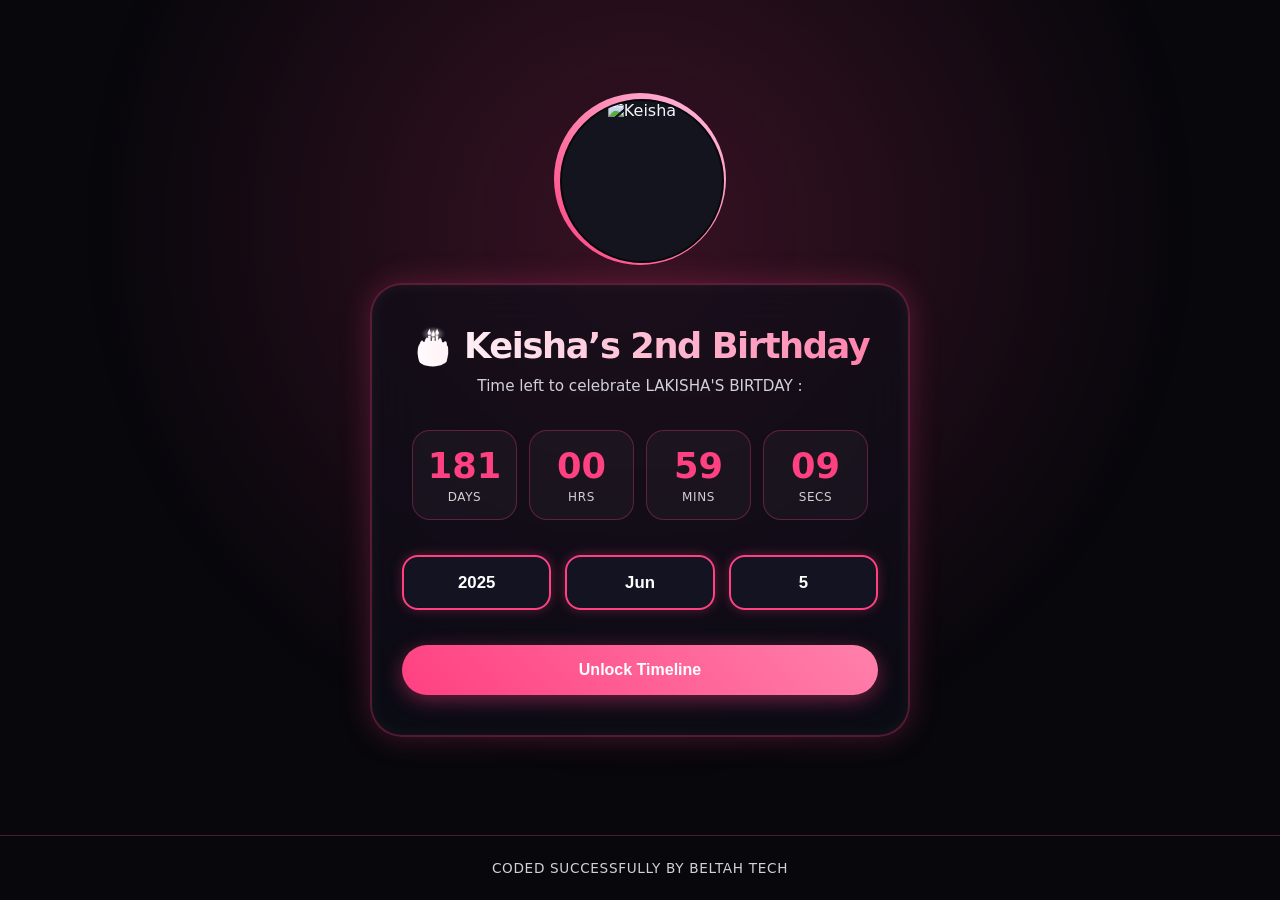
==== commit 0aa42648: "Update index.html" ====
--- a/index.html
+++ b/index.html
@@ -427,7 +427,7 @@
     </div>
 
     <div id="mainContent" class="hidden card">
-      <h1>🎉 Timeline Unlocked</h1>
+      <h1>🎉HAPP BIRTHDAY LAKISHA</h1>
       <p style="color: var(--accent); margin: 0; font-weight: bold;">Welcome to your milestone hub, Keisha! ✨</p>
       
       <nav>
@@ -447,7 +447,7 @@
   <iframe id="bgMusic" width="0" height="0" src="" frameborder="0" allow="autoplay" style="display:none;"></iframe>
 
   <footer>
-    CODED SUCCESSFULLY BY BELTAH
+    CODED SUCCESSFULLY BY BELTAH TECH
   </footer>
 
   <script>
@@ -676,7 +676,7 @@
         const ageTarget = targetBirthday.getFullYear() - birthYear;
         
         document.getElementById("celebrationHeader").innerText = `🎂 Keisha’s ${getOrdinalSuffix(ageTarget)} Birthday`;
-        document.getElementById("targetStatus").innerText = `Time left until she reaches this beautiful milestone:`;
+        document.getElementById("targetStatus").innerText = `Time left to celebrate LAKISHA'S BIRTDAY :`;
 
         const days = Math.floor(distance / (1000 * 60 * 60 * 24));
         const hours = Math.floor((distance % (1000 * 60 * 60 * 24)) / (1000 * 60 * 60));
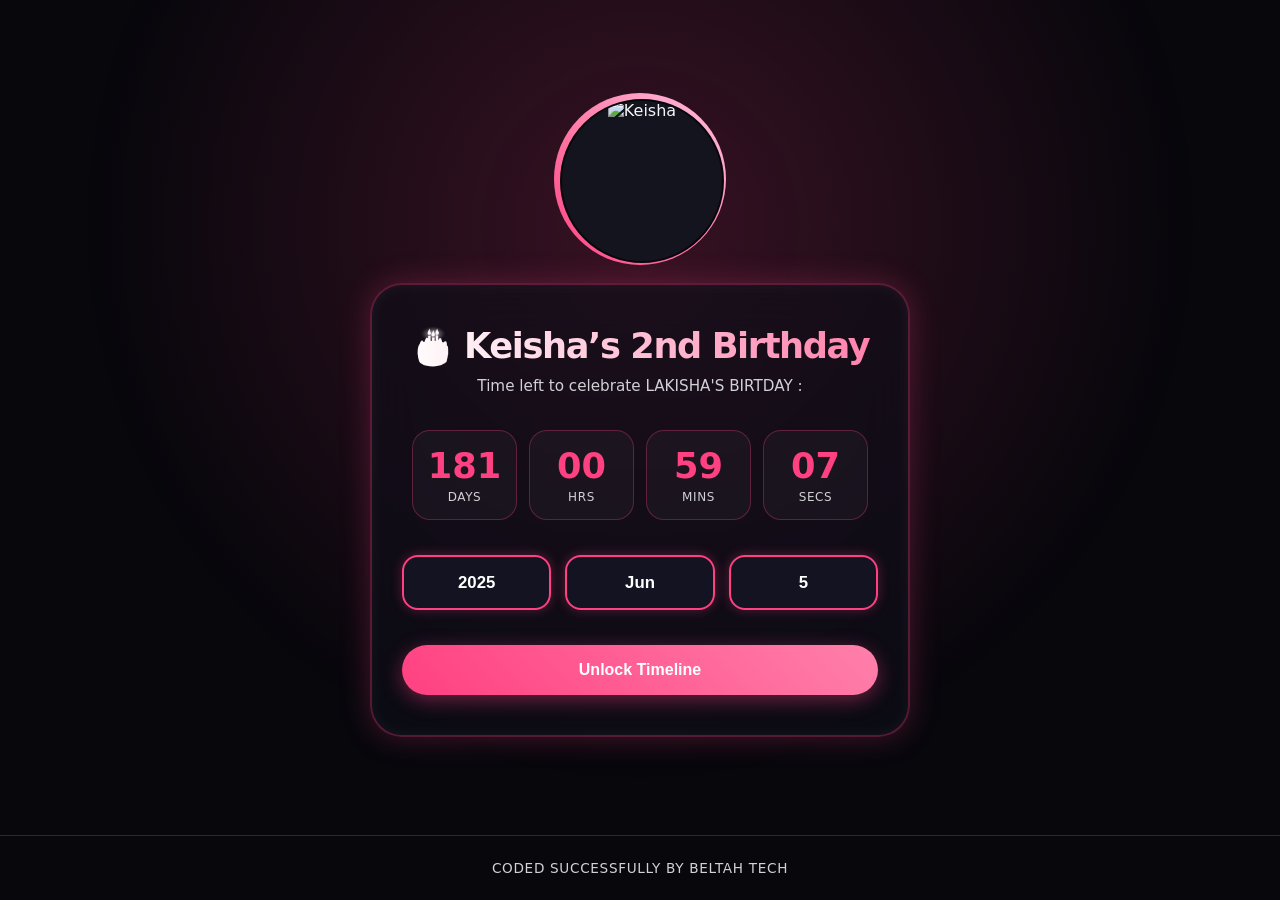
==== commit 3ba10f20: "Update index.html" ====
--- a/index.html
+++ b/index.html
@@ -427,7 +427,7 @@
     </div>
 
     <div id="mainContent" class="hidden card">
-      <h1>🎉HAPP BIRTHDAY LAKISHA</h1>
+      <h1>HAPPY BIRTHDAY LAKISHA</h1>
       <p style="color: var(--accent); margin: 0; font-weight: bold;">Welcome to your milestone hub, Keisha! ✨</p>
       
       <nav>
